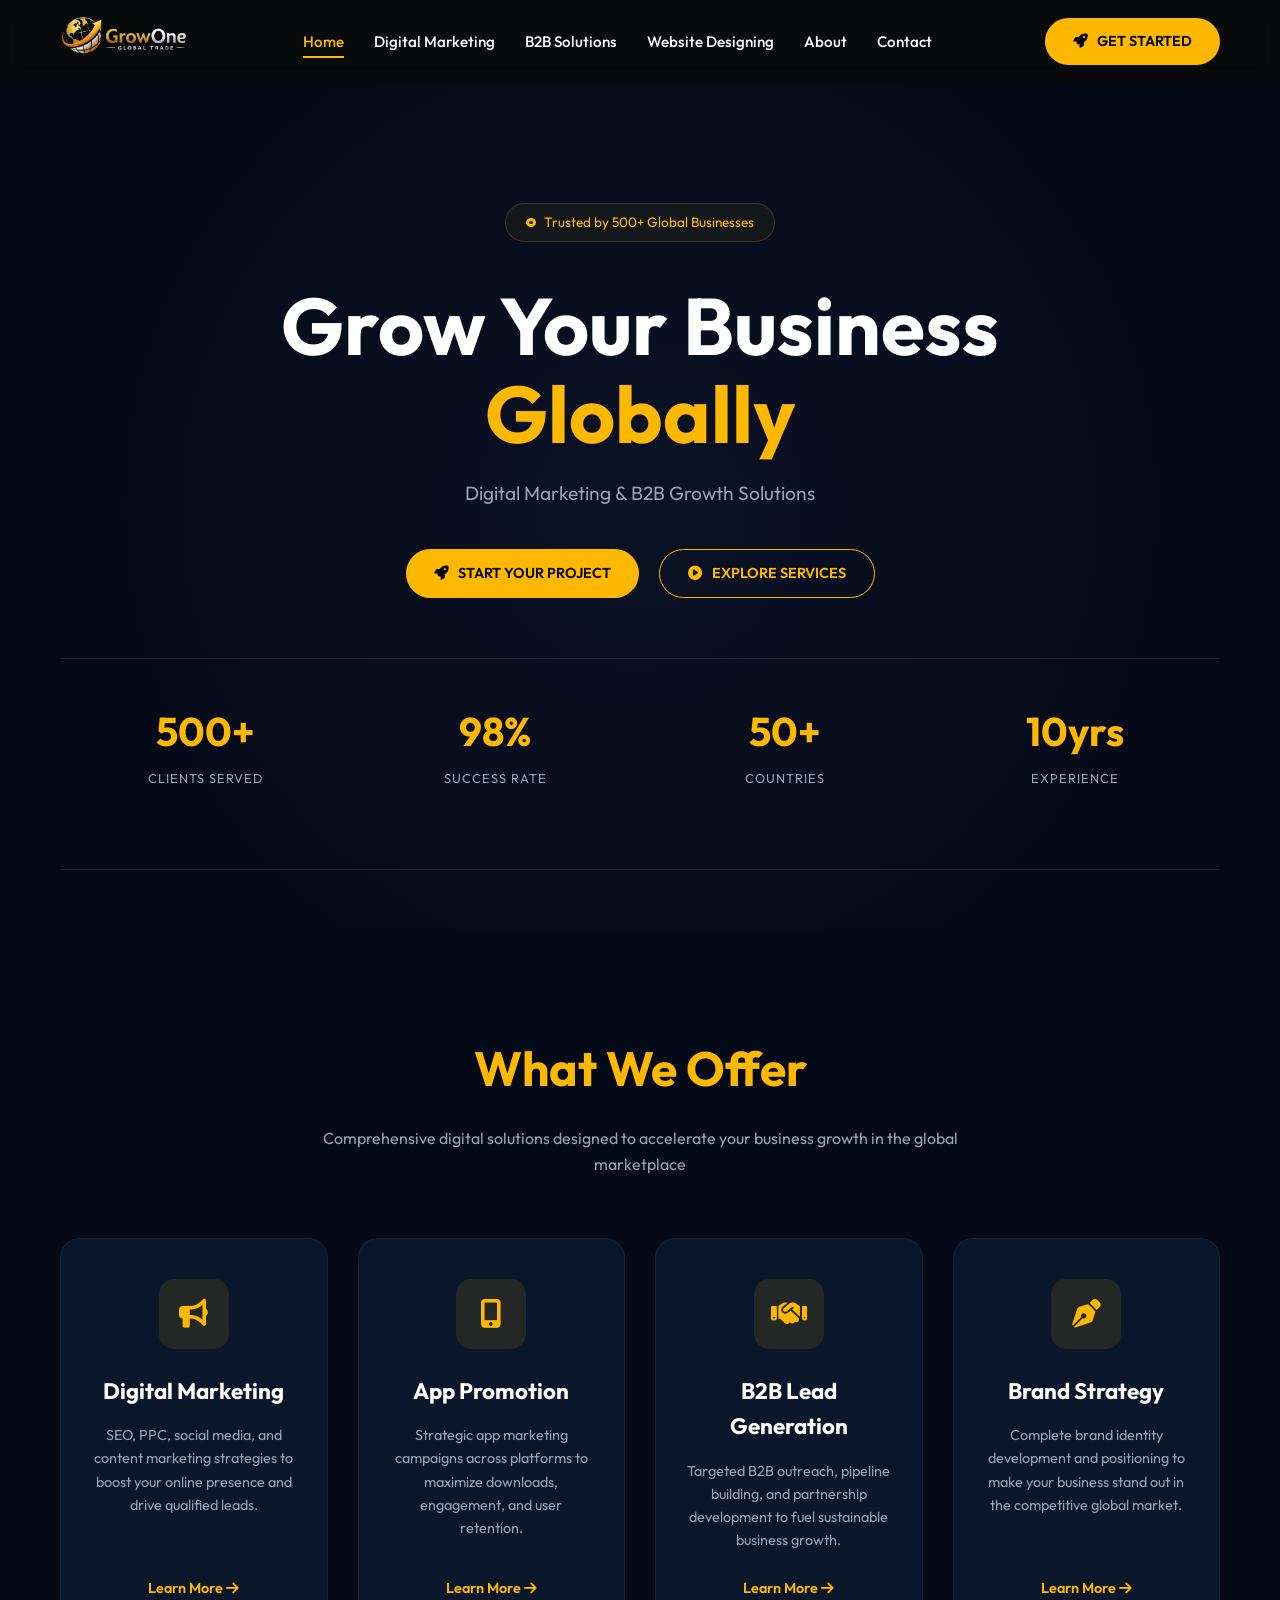
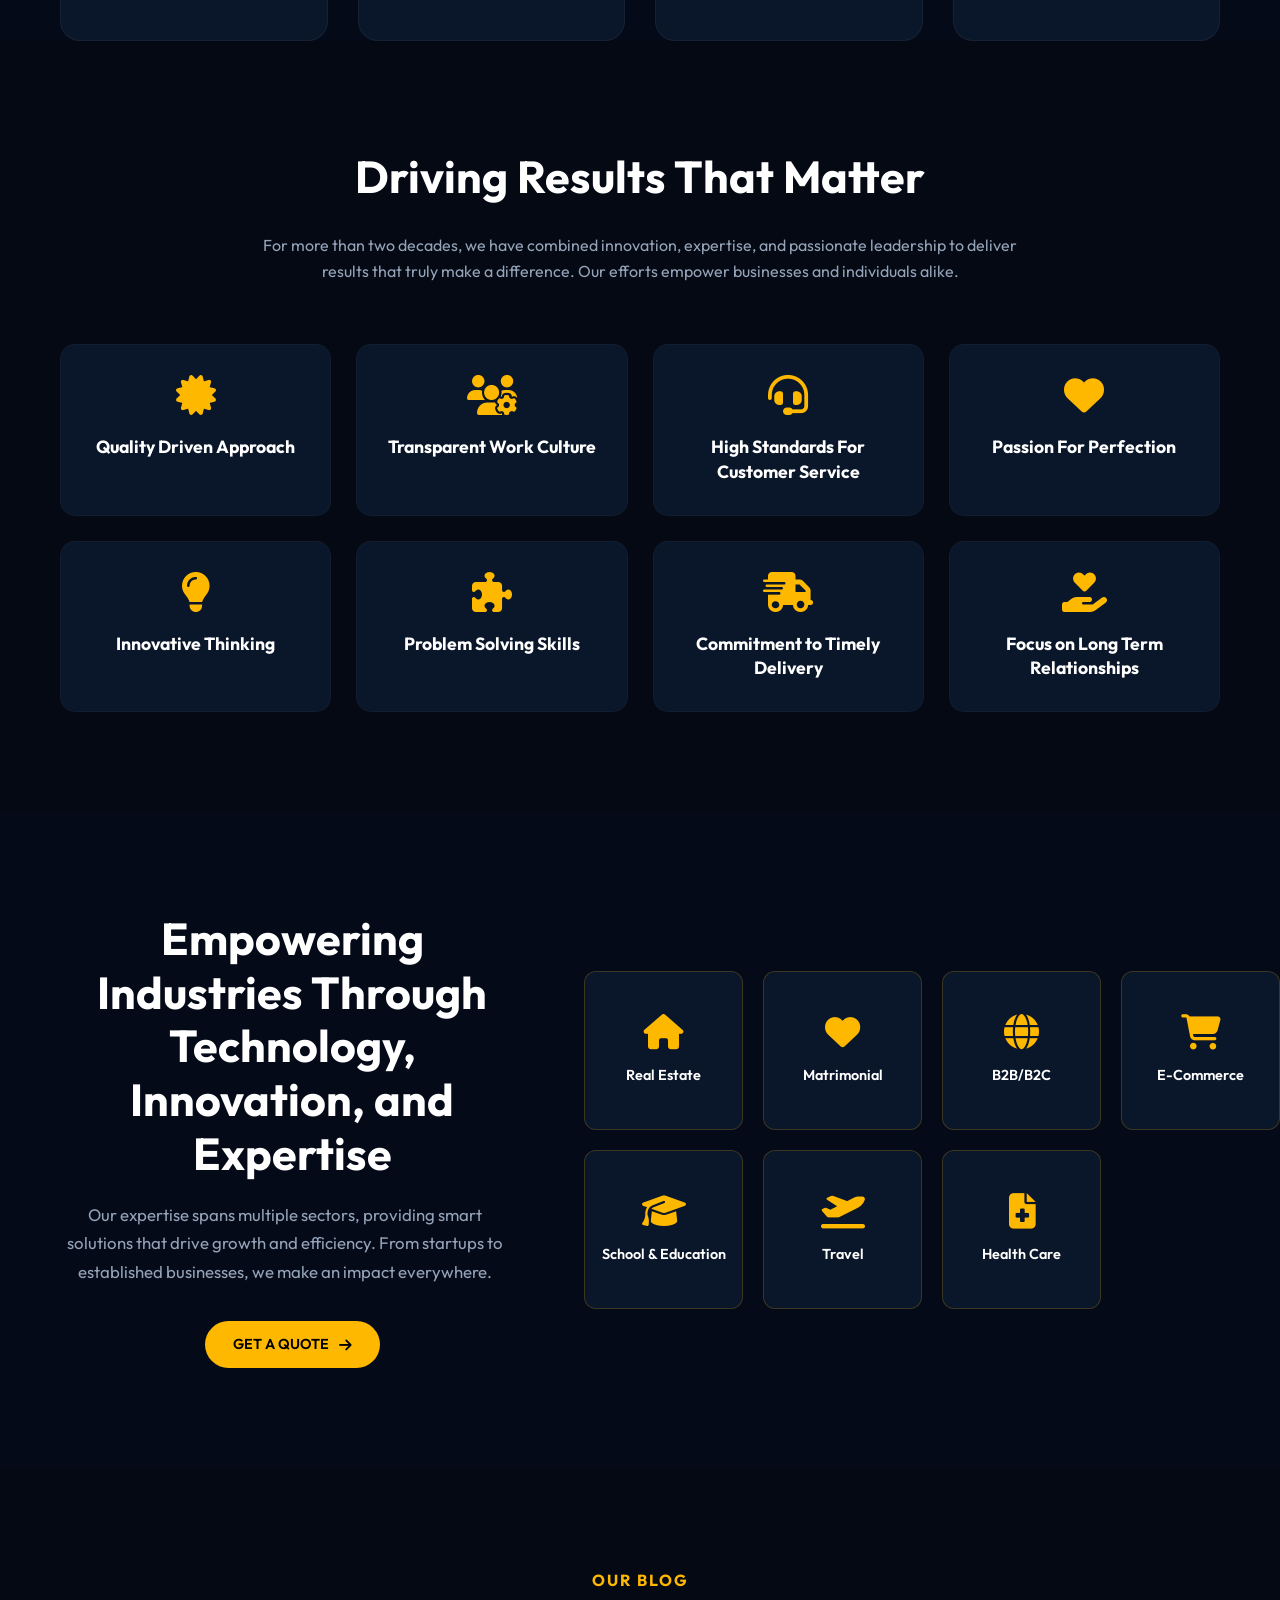
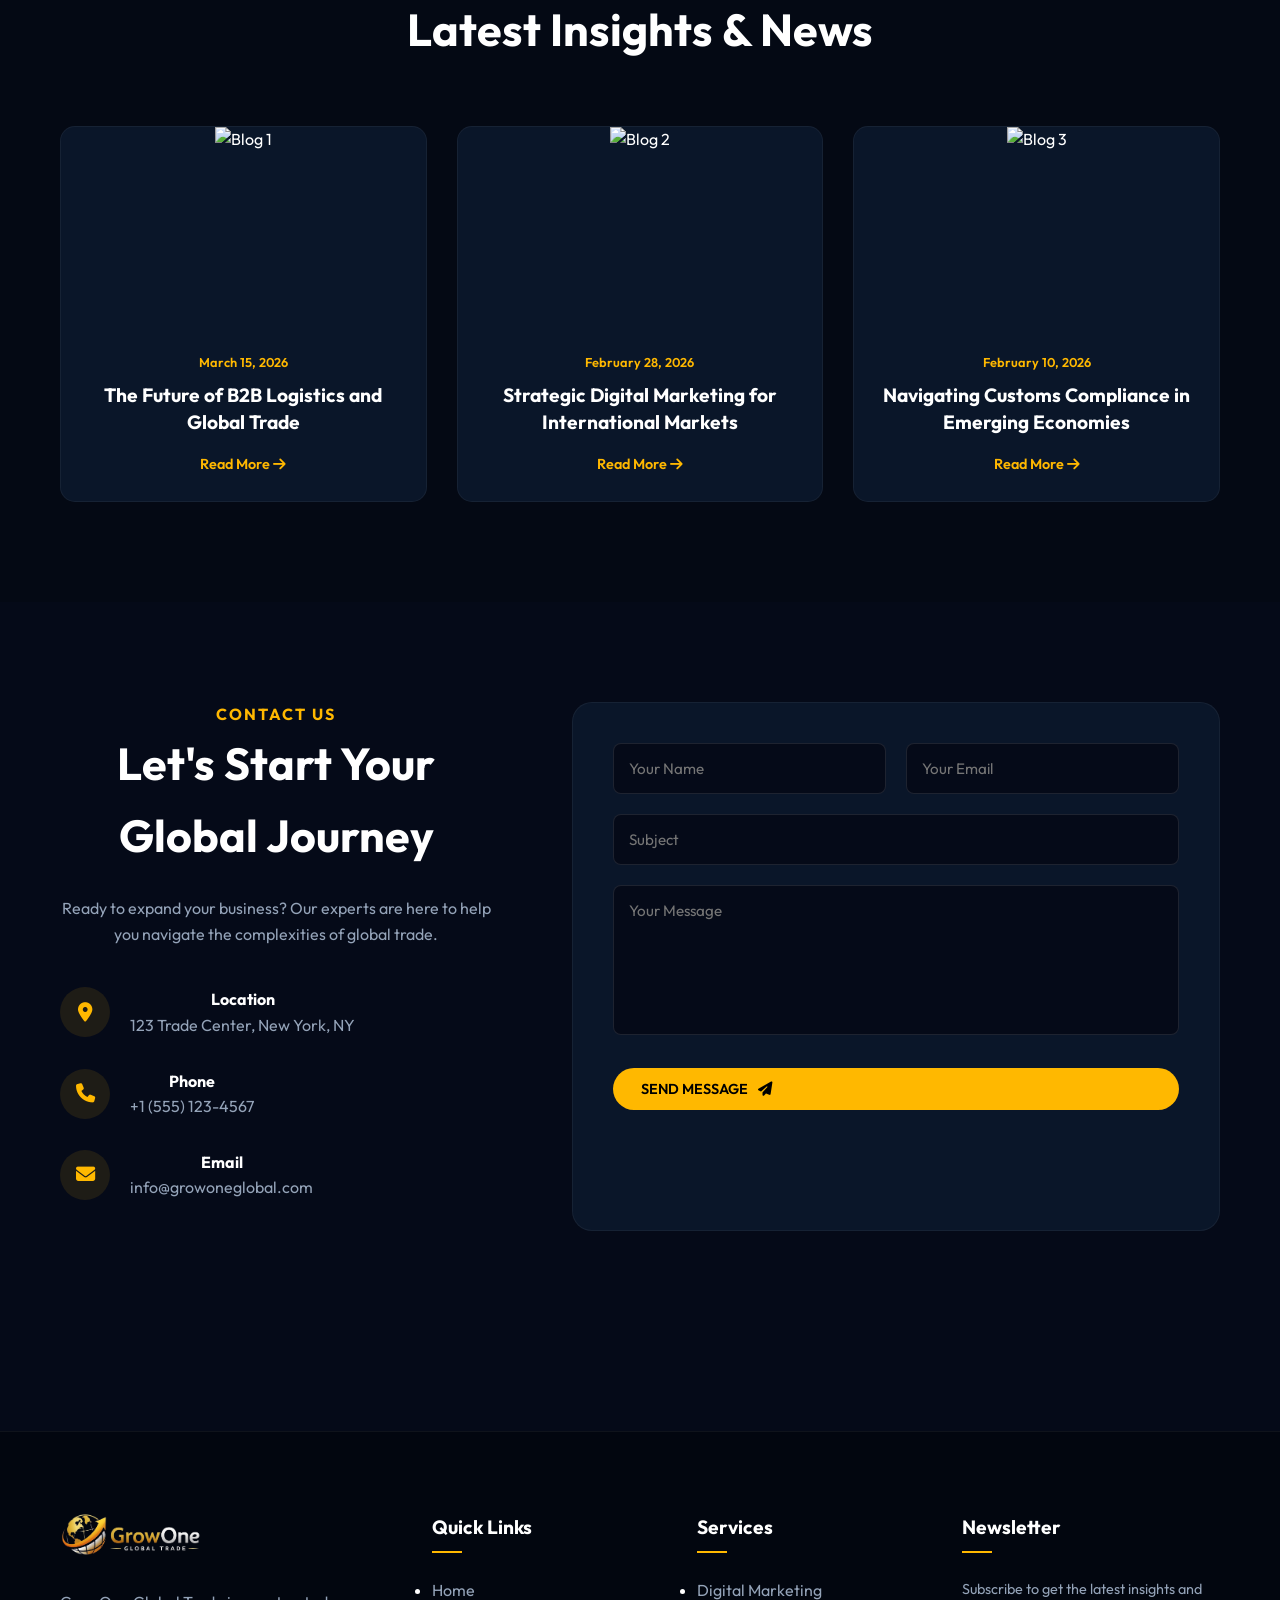
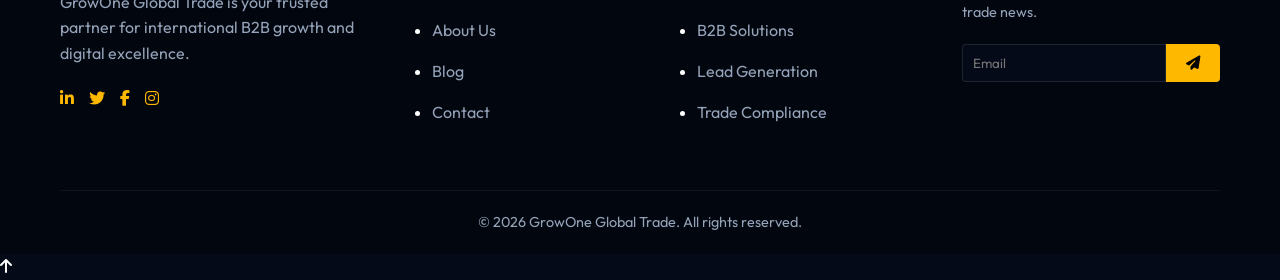
==== index.html @ b23d9a53 "Initial Commit" ====
<!DOCTYPE html>
<html lang="en">
<head>
    <meta charset="UTF-8">
    <meta name="viewport" content="width=device-width, initial-scale=1.0">
    <title>GrowYourBusiness Globally | GrowOne Global Trade</title>
    <link rel="stylesheet" href="style.css">
    <link rel="stylesheet" href="https://cdnjs.cloudflare.com/ajax/libs/font-awesome/6.4.0/css/all.min.css">
</head>
<body>

    <header class="header">
        <div class="container">
            <a href="index.html" class="logo">
                <img src="images/logo.png" alt="GrowOne Logo" style="height: 45px;">
            </a>
            <nav>
                <ul class="nav-links">
                    <li><a href="index.html" class="active">Home</a></li>
                    <li><a href="digital-marketing.html">Digital Marketing</a></li>
                    <li><a href="b2b-solutions.html">B2B Solutions</a></li>
                    <li><a href="website-designing.html">Website Designing</a></li>
                    <li><a href="about.html">About</a></li>
                    <li><a href="contact.html">Contact</a></li>
                </ul>
            </nav>
            <a href="contact.html" class="btn btn-gold">
                <i class="fas fa-rocket"></i> GET STARTED
            </a>
        </div>
    </header>

    <main>
        <section class="hero">
            <div class="container">
                <div class="badge animate">
                    <i class="fas fa-dot-circle" style="font-size: 0.6rem;"></i> Trusted by 500+ Global Businesses
                </div>
                <h1 class="animate">
                    Grow Your Business <br>
                    <span class="gold-span">Globally</span>
                </h1>
                <p class="animate">Digital Marketing & B2B Growth Solutions</p>
                <div class="hero-btns animate">
                    <a href="contact.html" class="btn btn-gold">
                        <i class="fas fa-rocket"></i> START YOUR PROJECT
                    </a>
                    <a href="services.html" class="btn btn-outline">
                        <i class="fas fa-play-circle"></i> EXPLORE SERVICES
                    </a>
                </div>

                <div class="stats animate">
                    <div class="stats-grid">
                        <div class="stat-item">
                            <h2>500+</h2>
                            <p>Clients Served</p>
                        </div>
                        <div class="stat-item">
                            <h2>98%</h2>
                            <p>Success Rate</p>
                        </div>
                        <div class="stat-item">
                            <h2>50+</h2>
                            <p>Countries</p>
                        </div>
                        <div class="stat-item">
                            <h2>10yrs</h2>
                            <p>Experience</p>
                        </div>
                    </div>
                </div>
            </div>
        </section>

        <!-- Offers Section -->
        <section class="offers">
            <div class="container">
                <div class="offers-title animate">
                    <h2>What We Offer</h2>
                    <p>Comprehensive digital solutions designed to accelerate your business growth in the global marketplace</p>
                </div>
                <div class="offers-grid">
                    <!-- Digital Marketing -->
                    <div class="offer-card animate">
                        <div class="icon-box">
                            <i class="fas fa-bullhorn"></i>
                        </div>
                        <h3>Digital Marketing</h3>
                        <p>SEO, PPC, social media, and content marketing strategies to boost your online presence and drive qualified leads.</p>
                        <a href="digital-marketing.html" class="learn-more">Learn More <i class="fas fa-arrow-right"></i></a>
                    </div>

                    <!-- App Promotion -->
                    <div class="offer-card animate">
                        <div class="icon-box">
                            <i class="fas fa-mobile-alt"></i>
                        </div>
                        <h3>App Promotion</h3>
                        <p>Strategic app marketing campaigns across platforms to maximize downloads, engagement, and user retention.</p>
                        <a href="#" class="learn-more">Learn More <i class="fas fa-arrow-right"></i></a>
                    </div>

                    <!-- B2B Lead Generation -->
                    <div class="offer-card animate">
                        <div class="icon-box">
                            <i class="fas fa-handshake"></i>
                        </div>
                        <h3>B2B Lead Generation</h3>
                        <p>Targeted B2B outreach, pipeline building, and partnership development to fuel sustainable business growth.</p>
                        <a href="b2b-solutions.html" class="learn-more">Learn More <i class="fas fa-arrow-right"></i></a>
                    </div>

                    <!-- Brand Strategy -->
                    <div class="offer-card animate">
                        <div class="icon-box">
                            <i class="fas fa-pen-nib"></i>
                        </div>
                        <h3>Brand Strategy</h3>
                        <p>Complete brand identity development and positioning to make your business stand out in the competitive global market.</p>
                        <a href="#" class="learn-more">Learn More <i class="fas fa-arrow-right"></i></a>
                    </div>
                </div>
            </div>
        <!-- Results Section -->
        <section class="results">
            <div class="container">
                <div class="results-title animate">
                    <h2>Driving Results That Matter</h2>
                    <p style="color: var(--text-muted); max-width: 800px; margin: 0 auto;">For more than two decades, we have combined innovation, expertise, and passionate leadership to deliver results that truly make a difference. Our efforts empower businesses and individuals alike.</p>
                </div>
                <div class="results-grid">
                    <!-- Row 1 -->
                    <div class="result-card animate">
                        <i class="fas fa-certificate"></i>
                        <h4>Quality Driven Approach</h4>
                    </div>
                    <div class="result-card animate">
                        <i class="fas fa-users-cog"></i>
                        <h4>Transparent Work Culture</h4>
                    </div>
                    <div class="result-card animate">
                        <i class="fas fa-headset"></i>
                        <h4>High Standards For Customer Service</h4>
                    </div>
                    <div class="result-card animate">
                        <i class="fas fa-heart"></i>
                        <h4>Passion For Perfection</h4>
                    </div>
                    <!-- Row 2 -->
                    <div class="result-card animate">
                        <i class="fas fa-lightbulb"></i>
                        <h4>Innovative Thinking</h4>
                    </div>
                    <div class="result-card animate">
                        <i class="fas fa-puzzle-piece"></i>
                        <h4>Problem Solving Skills</h4>
                    </div>
                    <div class="result-card animate">
                        <i class="fas fa-shipping-fast"></i>
                        <h4>Commitment to Timely Delivery</h4>
                    </div>
                    <div class="result-card animate">
                        <i class="fas fa-hand-holding-heart"></i>
                        <h4>Focus on Long Term Relationships</h4>
                    </div>
                </div>
            </div>
        </section>

        <!-- Industries Section -->
        <section class="industries">
            <div class="container">
                <div class="industry-text animate">
                    <h2>Empowering Industries Through Technology, Innovation, and Expertise</h2>
                    <p>Our expertise spans multiple sectors, providing smart solutions that drive growth and efficiency. From startups to established businesses, we make an impact everywhere.</p>
                    <a href="contact.html" class="btn btn-gold">Get a Quote <i class="fas fa-arrow-right"></i></a>
                </div>
                <div class="industry-grid animate">
                    <div class="industry-card">
                        <i class="fas fa-home"></i>
                        <h4>Real Estate</h4>
                    </div>
                    <div class="industry-card">
                        <i class="fas fa-heart"></i>
                        <h4>Matrimonial</h4>
                    </div>
                    <div class="industry-card">
                        <i class="fas fa-globe"></i>
                        <h4>B2B/B2C</h4>
                    </div>
                    <div class="industry-card">
                        <i class="fas fa-shopping-cart"></i>
                        <h4>E-Commerce</h4>
                    </div>
                    <div class="industry-card">
                        <i class="fas fa-graduation-cap"></i>
                        <h4>School & Education</h4>
                    </div>
                    <div class="industry-card">
                        <i class="fas fa-plane-departure"></i>
                        <h4>Travel</h4>
                    </div>
                    <div class="industry-card">
                        <i class="fas fa-file-medical"></i>
                        <h4>Health Care</h4>
                    </div>
                </div>
            </div>
        </section>

        <!-- Blog Section -->
        <section class="blog">
            <div class="container">
                <div class="results-title animate">
                    <h4 class="gold-span" style="text-transform: uppercase; letter-spacing: 2px;">Our Blog</h4>
                    <h2>Latest Insights & News</h2>
                </div>
                <div class="blog-grid">
                    <div class="blog-card animate">
                        <div class="blog-img">
                            <img src="https://images.unsplash.com/photo-1526628953301-3e589a6a8b74?auto=format&fit=crop&q=80&w=800" alt="Blog 1">
                        </div>
                        <div class="blog-info">
                            <span class="blog-date">March 15, 2026</span>
                            <h3>The Future of B2B Logistics and Global Trade</h3>
                            <a href="blog.html" class="learn-more">Read More <i class="fas fa-arrow-right"></i></a>
                        </div>
                    </div>
                    <div class="blog-card animate">
                        <div class="blog-img">
                            <img src="https://images.unsplash.com/photo-1553413077-190dd305871c?auto=format&fit=crop&q=80&w=800" alt="Blog 2">
                        </div>
                        <div class="blog-info">
                            <span class="blog-date">February 28, 2026</span>
                            <h3>Strategic Digital Marketing for International Markets</h3>
                            <a href="blog.html" class="learn-more">Read More <i class="fas fa-arrow-right"></i></a>
                        </div>
                    </div>
                    <div class="blog-card animate">
                        <div class="blog-img">
                            <img src="https://images.unsplash.com/photo-1521791136064-7986c2959d43?auto=format&fit=crop&q=80&w=800" alt="Blog 3">
                        </div>
                        <div class="blog-info">
                            <span class="blog-date">February 10, 2026</span>
                            <h3>Navigating Customs Compliance in Emerging Economies</h3>
                            <a href="blog.html" class="learn-more">Read More <i class="fas fa-arrow-right"></i></a>
                        </div>
                    </div>
                </div>
            </div>
        </section>

        <!-- Contact Section -->
        <section class="contact" id="contact">
            <div class="container">
                <div class="contact-grid">
                    <div class="contact-info animate">
                        <h4 class="gold-span" style="text-transform: uppercase; letter-spacing: 2px;">Contact Us</h4>
                        <h2>Let's Start Your <br> Global Journey</h2>
                        <p style="color: var(--text-muted); margin-bottom: 40px;">Ready to expand your business? Our experts are here to help you navigate the complexities of global trade.</p>
                        
                        <div class="info-item">
                            <div class="info-icon"><i class="fas fa-map-marker-alt"></i></div>
                            <div>
                                <h4>Location</h4>
                                <p style="color: var(--text-muted);">123 Trade Center, New York, NY</p>
                            </div>
                        </div>
                        <div class="info-item">
                            <div class="info-icon"><i class="fas fa-phone"></i></div>
                            <div>
                                <h4>Phone</h4>
                                <p style="color: var(--text-muted);">+1 (555) 123-4567</p>
                            </div>
                        </div>
                        <div class="info-item">
                            <div class="info-icon"><i class="fas fa-envelope"></i></div>
                            <div>
                                <h4>Email</h4>
                                <p style="color: var(--text-muted);">info@growoneglobal.com</p>
                            </div>
                        </div>
                    </div>

                    <div class="contact-form animate">
                        <form id="homeContactForm">
                            <div class="form-group">
                                <input type="text" class="form-input" placeholder="Your Name" required>
                                <input type="email" class="form-input" placeholder="Your Email" required>
                            </div>
                            <input type="text" class="form-input" style="margin-bottom: 20px;" placeholder="Subject">
                            <textarea class="form-textarea" placeholder="Your Message" required></textarea>
                            <button type="submit" class="btn btn-gold" style="width: 100%;">Send Message <i class="fas fa-paper-plane"></i></button>
                        </form>
                    </div>
                </div>
            </div>
        </section>
    </main>

    <!-- Footer -->
    <footer class="main-footer">
        <div class="container">
            <div class="footer-grid">
                <div class="footer-col">
                    <div class="footer-logo">
                        <img src="images/logo.png" alt="GrowOne Logo">
                    </div>
                    <p style="color: var(--text-muted); margin-bottom: 20px;">GrowOne Global Trade is your trusted partner for international B2B growth and digital excellence.</p>
                    <div class="social-links" style="display: flex; gap: 15px;">
                        <a href="#" style="color: var(--primary-gold);"><i class="fab fa-linkedin-in"></i></a>
                        <a href="#" style="color: var(--primary-gold);"><i class="fab fa-twitter"></i></a>
                        <a href="#" style="color: var(--primary-gold);"><i class="fab fa-facebook-f"></i></a>
                        <a href="#" style="color: var(--primary-gold);"><i class="fab fa-instagram"></i></a>
                    </div>
                </div>
                <div class="footer-col">
                    <h4>Quick Links</h4>
                    <ul>
                        <li><a href="index.html">Home</a></li>
                        <li><a href="about.html">About Us</a></li>
                        <li><a href="blog.html">Blog</a></li>
                        <li><a href="contact.html">Contact</a></li>
                    </ul>
                </div>
                <div class="footer-col">
                    <h4>Services</h4>
                    <ul>
                        <li><a href="digital-marketing.html">Digital Marketing</a></li>
                        <li><a href="b2b-solutions.html">B2B Solutions</a></li>
                        <li><a href="#">Lead Generation</a></li>
                        <li><a href="#">Trade Compliance</a></li>
                    </ul>
                </div>
                <div class="footer-col">
                    <h4>Newsletter</h4>
                    <p style="color: var(--text-muted); font-size: 0.9rem; margin-bottom: 20px;">Subscribe to get the latest insights and trade news.</p>
                    <div style="display: flex;">
                        <input type="email" placeholder="Email" style="padding: 10px; background: #050A18; border: 1px solid rgba(255,255,255,0.1); color: #fff; border-radius: 4px 0 0 4px; width: 100%;">
                        <button class="btn btn-gold" style="padding: 10px 20px; border-radius: 0 4px 4px 0;"><i class="fas fa-paper-plane"></i></button>
                    </div>
                </div>
            </div>
            <div class="footer-bottom">
                <p>&copy; 2026 GrowOne Global Trade. All rights reserved.</p>
            </div>
        </div>
    </footer>

    <div class="scroll-top" onclick="window.scrollTo({top: 0, behavior: 'smooth'})">
        <i class="fas fa-arrow-up"></i>
    </div>

    <script src="script.js"></script>
</body>
</html>
---- style.css ----
@import url('https://fonts.googleapis.com/css2?family=Outfit:wght@300;400;600;700&display=swap');

:root {
    --primary-bg: #050A18;
    --primary-gold: #FFB800;
    --primary-gold-dark: #E6A600;
    --surface: #0B1224;
    --text-white: #FFFFFF;
    --text-muted: #94A3B8;
    --transition: all 0.3s ease;
}

* {
    margin: 0;
    padding: 0;
    box-sizing: border-box;
    font-family: 'Outfit', sans-serif;
}

body {
    background-color: var(--primary-bg);
    color: var(--text-white);
    line-height: 1.6;
    overflow-x: hidden;
}

a {
    text-decoration: none;
    color: inherit;
    transition: var(--transition);
}

.container {
    max-width: 1200px;
    margin: 0 auto;
    padding: 0 20px;
}

/* Header */
.header {
    background: rgba(5, 10, 24, 0.9);
    backdrop-filter: blur(10px);
    position: sticky;
    top: 0;
    z-index: 1000;
    padding: 20px 0;
}

.header .container {
    display: flex;
    justify-content: space-between;
    align-items: center;
}

.nav-links {
    display: flex;
    gap: 30px;
    list-style: none;
}

.nav-links li a {
    font-weight: 500;
    font-size: 0.95rem;
}

.nav-links li a:hover {
    color: var(--primary-gold);
}

.nav-links li a.active {
    color: var(--primary-gold);
    border-bottom: 2px solid var(--primary-gold);
    padding-bottom: 5px;
}

/* Buttons */
.btn {
    display: inline-flex;
    align-items: center;
    gap: 10px;
    padding: 12px 28px;
    border-radius: 50px;
    font-weight: 600;
    cursor: pointer;
    transition: var(--transition);
    border: none;
    font-size: 0.9rem;
    text-transform: uppercase;
}

.btn-gold {
    background: var(--primary-gold);
    color: #000;
}

.btn-gold:hover {
    background: var(--primary-gold-dark);
    transform: translateY(-2px);
}

.btn-outline {
    background: transparent;
    border: 1px solid var(--primary-gold);
    color: var(--primary-gold);
}

.btn-outline:hover {
    background: rgba(255, 184, 0, 0.1);
}

/* Hero Section */
.hero {
    padding: 120px 0 60px;
    text-align: center;
    background: radial-gradient(circle at center, #0B1224 0%, var(--primary-bg) 70%);
}

.badge {
    display: inline-flex;
    align-items: center;
    gap: 8px;
    background: rgba(255, 184, 0, 0.05);
    border: 1px solid rgba(255, 184, 0, 0.2);
    padding: 8px 20px;
    border-radius: 50px;
    color: var(--primary-gold);
    font-size: 0.85rem;
    margin-bottom: 40px;
}

.hero h1 {
    font-size: 5rem;
    font-weight: 700;
    line-height: 1.1;
    margin-bottom: 20px;
}

.gold-span {
    color: var(--primary-gold);
}

.hero p {
    color: var(--text-muted);
    font-size: 1.2rem;
    margin-bottom: 40px;
    max-width: 600px;
    margin-left: auto;
    margin-right: auto;
}

.hero-btns {
    display: flex;
    justify-content: center;
    gap: 20px;
}

/* Stats Section */
.stats {
    padding: 40px 0;
    border-top: 1px solid rgba(255, 255, 255, 0.1);
    border-bottom: 1px solid rgba(255, 255, 255, 0.1);
    margin-top: 60px;
}

.stats-grid {
    display: grid;
    grid-template-columns: repeat(4, 1fr);
    text-align: center;
}

.stat-item h2 {
    font-size: 2.5rem;
    color: var(--primary-gold);
    margin-bottom: 5px;
}

.stat-item p {
    font-size: 0.8rem;
    color: var(--text-muted);
    text-transform: uppercase;
    letter-spacing: 1px;
}

/* Offers Section */
.offers {
    padding: 100px 0;
    text-align: center;
}

.offers-title h2 {
    font-size: 3rem;
    color: var(--primary-gold);
    margin-bottom: 20px;
}

.offers-title p {
    color: var(--text-muted);
    max-width: 700px;
    margin: 0 auto 60px;
}

.offers-grid {
    display: grid;
    grid-template-columns: repeat(auto-fit, minmax(250px, 1fr));
    gap: 30px;
}

.offer-card {
    background: #0A1629;
    padding: 40px 30px;
    border-radius: 20px;
    transition: var(--transition);
    border: 1px solid rgba(255, 255, 255, 0.05);
    display: flex;
    flex-direction: column;
    align-items: center;
}

.offer-card:hover {
    transform: translateY(-10px);
    border-color: var(--primary-gold);
    box-shadow: 0 20px 40px rgba(0,0,0,0.3);
}

.icon-box {
    width: 70px;
    height: 70px;
    background: rgba(255, 184, 0, 0.1);
    border-radius: 15px;
    display: flex;
    align-items: center;
    justify-content: center;
    margin-bottom: 25px;
    color: var(--primary-gold);
    font-size: 1.8rem;
}

.offer-card h3 {
    margin-bottom: 15px;
    font-size: 1.4rem;
}

.offer-card p {
    color: var(--text-muted);
    font-size: 0.9rem;
    margin-bottom: 25px;
}

.learn-more {
    color: var(--primary-gold);
    font-weight: 600;
    font-size: 0.9rem;
    margin-top: auto;
}

/* Results Section */
.results {
    padding: 100px 0;
    background: #040914; /* Slightly darker than main bg */
}

.results-title {
    text-align: center;
    margin-bottom: 60px;
}

.results-title h2 {
    font-size: 2.8rem;
    margin-bottom: 20px;
}

.results-grid {
    display: grid;
    grid-template-columns: repeat(4, 1fr);
    gap: 25px;
}

.result-card {
    background: #0A1629;
    padding: 30px 20px;
    border-radius: 15px;
    text-align: center;
    transition: var(--transition);
    border: 1px solid rgba(255, 255, 255, 0.03);
}

.result-card:hover {
    transform: scale(1.05);
    background: rgba(255, 184, 0, 0.02);
    border-color: var(--primary-gold);
}

.result-card i {
    font-size: 2.5rem;
    color: var(--primary-gold);
    margin-bottom: 20px;
    display: block;
}

.result-card h4 {
    font-size: 1.1rem;
    line-height: 1.4;
    color: #fff;
}

/* Industries Section */
.industries {
    padding: 100px 0;
}

.industries .container {
    display: grid;
    grid-template-columns: 40% 60%;
    gap: 60px;
    align-items: center;
}

.industry-text h2 {
    font-size: 2.8rem;
    line-height: 1.2;
    margin-bottom: 20px;
    font-weight: 700;
}

.industry-text p {
    color: var(--text-muted);
    margin-bottom: 35px;
    font-size: 1.05rem;
    line-height: 1.7;
    max-width: 450px;
}

.industry-grid {
    display: grid;
    grid-template-columns: repeat(4, 1fr);
    gap: 20px;
}

.industry-card {
    background: #0A1629;
    aspect-ratio: 1/1;
    display: flex;
    flex-direction: column;
    align-items: center;
    justify-content: center;
    border-radius: 12px;
    border: 1px solid rgba(255, 184, 0, 0.2);
    transition: var(--transition);
    text-align: center;
    padding: 15px;
}

.industry-card:hover {
    background: var(--primary-gold);
    border-color: var(--primary-gold);
    transform: translateY(-5px);
}

.industry-card:hover i, .industry-card:hover h4 {
    color: #000;
}

.industry-card i {
    font-size: 2.2rem;
    color: var(--primary-gold);
    margin-bottom: 15px;
}

.industry-card h4 {
    font-size: 0.9rem;
    font-weight: 600;
    color: #fff;
}

/* Blog Section */
.blog {
    padding: 100px 0;
    background: #040914;
}

.blog-grid {
    display: grid;
    grid-template-columns: repeat(3, 1fr);
    gap: 30px;
    margin-top: 50px;
}

.blog-card {
    background: #0A1629;
    border-radius: 15px;
    overflow: hidden;
    transition: var(--transition);
    border: 1px solid rgba(255, 255, 255, 0.05);
}

.blog-card:hover {
    transform: translateY(-10px);
    border-color: var(--primary-gold);
}

.blog-img {
    height: 200px;
    overflow: hidden;
}

.blog-img img {
    width: 100%;
    height: 100%;
    object-fit: cover;
    transition: var(--transition);
}

.blog-card:hover .blog-img img {
    transform: scale(1.1);
}

.blog-info {
    padding: 25px;
}

.blog-date {
    color: var(--primary-gold);
    font-size: 0.8rem;
    font-weight: 600;
    margin-bottom: 10px;
    display: block;
}

.blog-info h3 {
    font-size: 1.2rem;
    margin-bottom: 15px;
    line-height: 1.4;
}

/* Contact Section */
.contact {
    padding: 100px 0;
}

.contact-grid {
    display: grid;
    grid-template-columns: 1fr 1.5fr;
    gap: 80px;
}

.contact-info h2 {
    font-size: 2.8rem;
    margin-bottom: 25px;
}

.info-item {
    display: flex;
    gap: 20px;
    margin-bottom: 30px;
}

.info-icon {
    width: 50px;
    height: 50px;
    background: rgba(255, 184, 0, 0.1);
    border-radius: 50%;
    display: flex;
    align-items: center;
    justify-content: center;
    color: var(--primary-gold);
    font-size: 1.2rem;
}

.contact-form {
    background: #0A1629;
    padding: 40px;
    border-radius: 20px;
    border: 1px solid rgba(255, 255, 255, 0.05);
}

.form-group {
    display: grid;
    grid-template-columns: 1fr 1fr;
    gap: 20px;
    margin-bottom: 20px;
}

.form-input, .form-textarea {
    width: 100%;
    padding: 15px;
    background: #050A18;
    border: 1px solid rgba(255, 255, 255, 0.1);
    border-radius: 8px;
    color: #fff;
    font-size: 0.95rem;
    outline: none;
    transition: var(--transition);
}

.form-input:focus, .form-textarea:focus {
    border-color: var(--primary-gold);
}

.form-textarea {
    height: 150px;
    resize: none;
    margin-bottom: 25px;
}

/* Footer */
.main-footer {
    padding: 80px 0 20px;
    background: #02060F;
    border-top: 1px solid rgba(255, 255, 255, 0.05);
}

.footer-grid {
    display: grid;
    grid-template-columns: 1.5fr 1fr 1fr 1.2fr;
    gap: 50px;
    margin-bottom: 50px;
}

.footer-logo img {
    height: 50px;
    margin-bottom: 20px;
}

.footer-col h4 {
    color: #fff;
    margin-bottom: 25px;
    font-size: 1.2rem;
    position: relative;
    padding-bottom: 10px;
}

.footer-col h4::after {
    content: '';
    position: absolute;
    left: 0;
    bottom: 0;
    width: 30px;
    height: 2px;
    background: var(--primary-gold);
}

.footer-col ul li {
    margin-bottom: 15px;
}

.footer-col ul li a {
    color: var(--text-muted);
}

.footer-col ul li a:hover {
    color: var(--primary-gold);
    padding-left: 5px;
}

.footer-bottom {
    text-align: center;
    padding-top: 20px;
    border-top: 1px solid rgba(255, 255, 255, 0.05);
    color: var(--text-muted);
    font-size: 0.9rem;
}

/* Animations */
@keyframes fadeInUp {
    from { opacity: 0; transform: translateY(30px); }
    to { opacity: 1; transform: translateY(0); }
}

.animate {
    animation: fadeInUp 0.8s ease forwards;
}
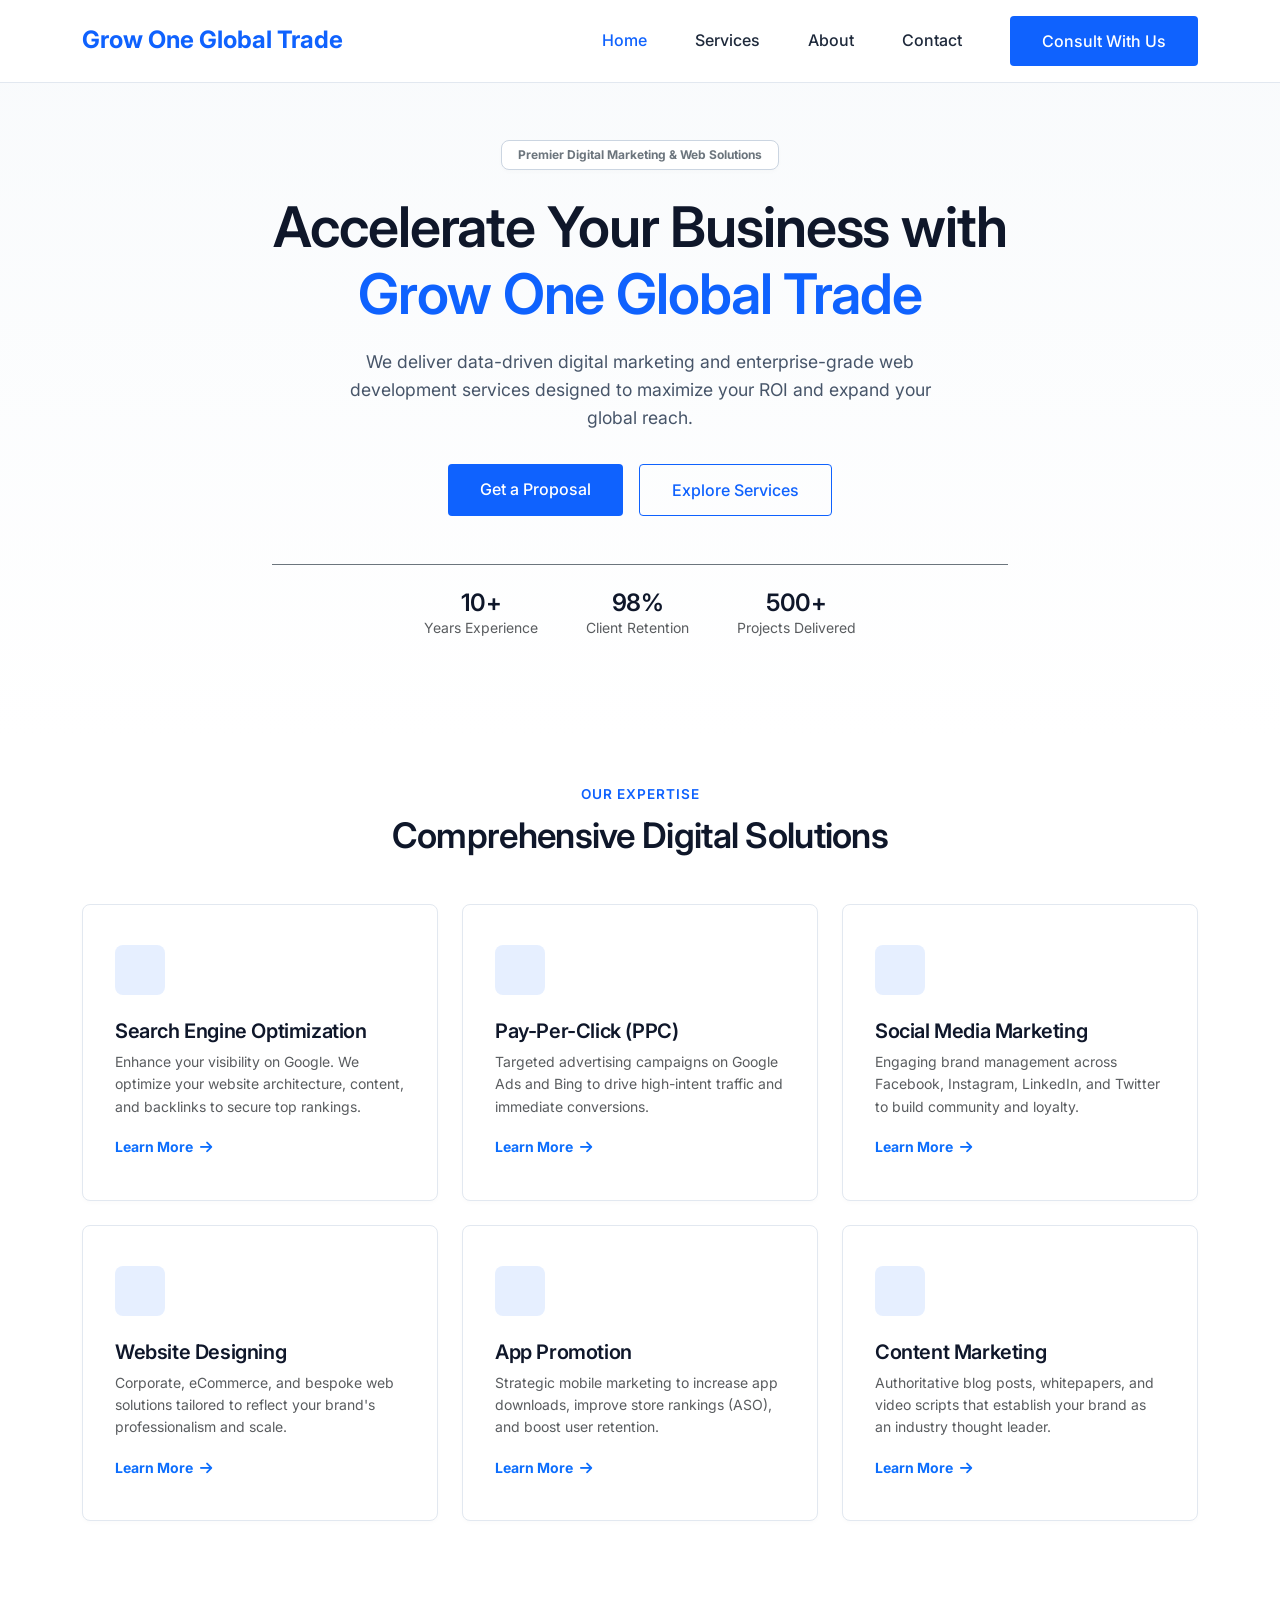
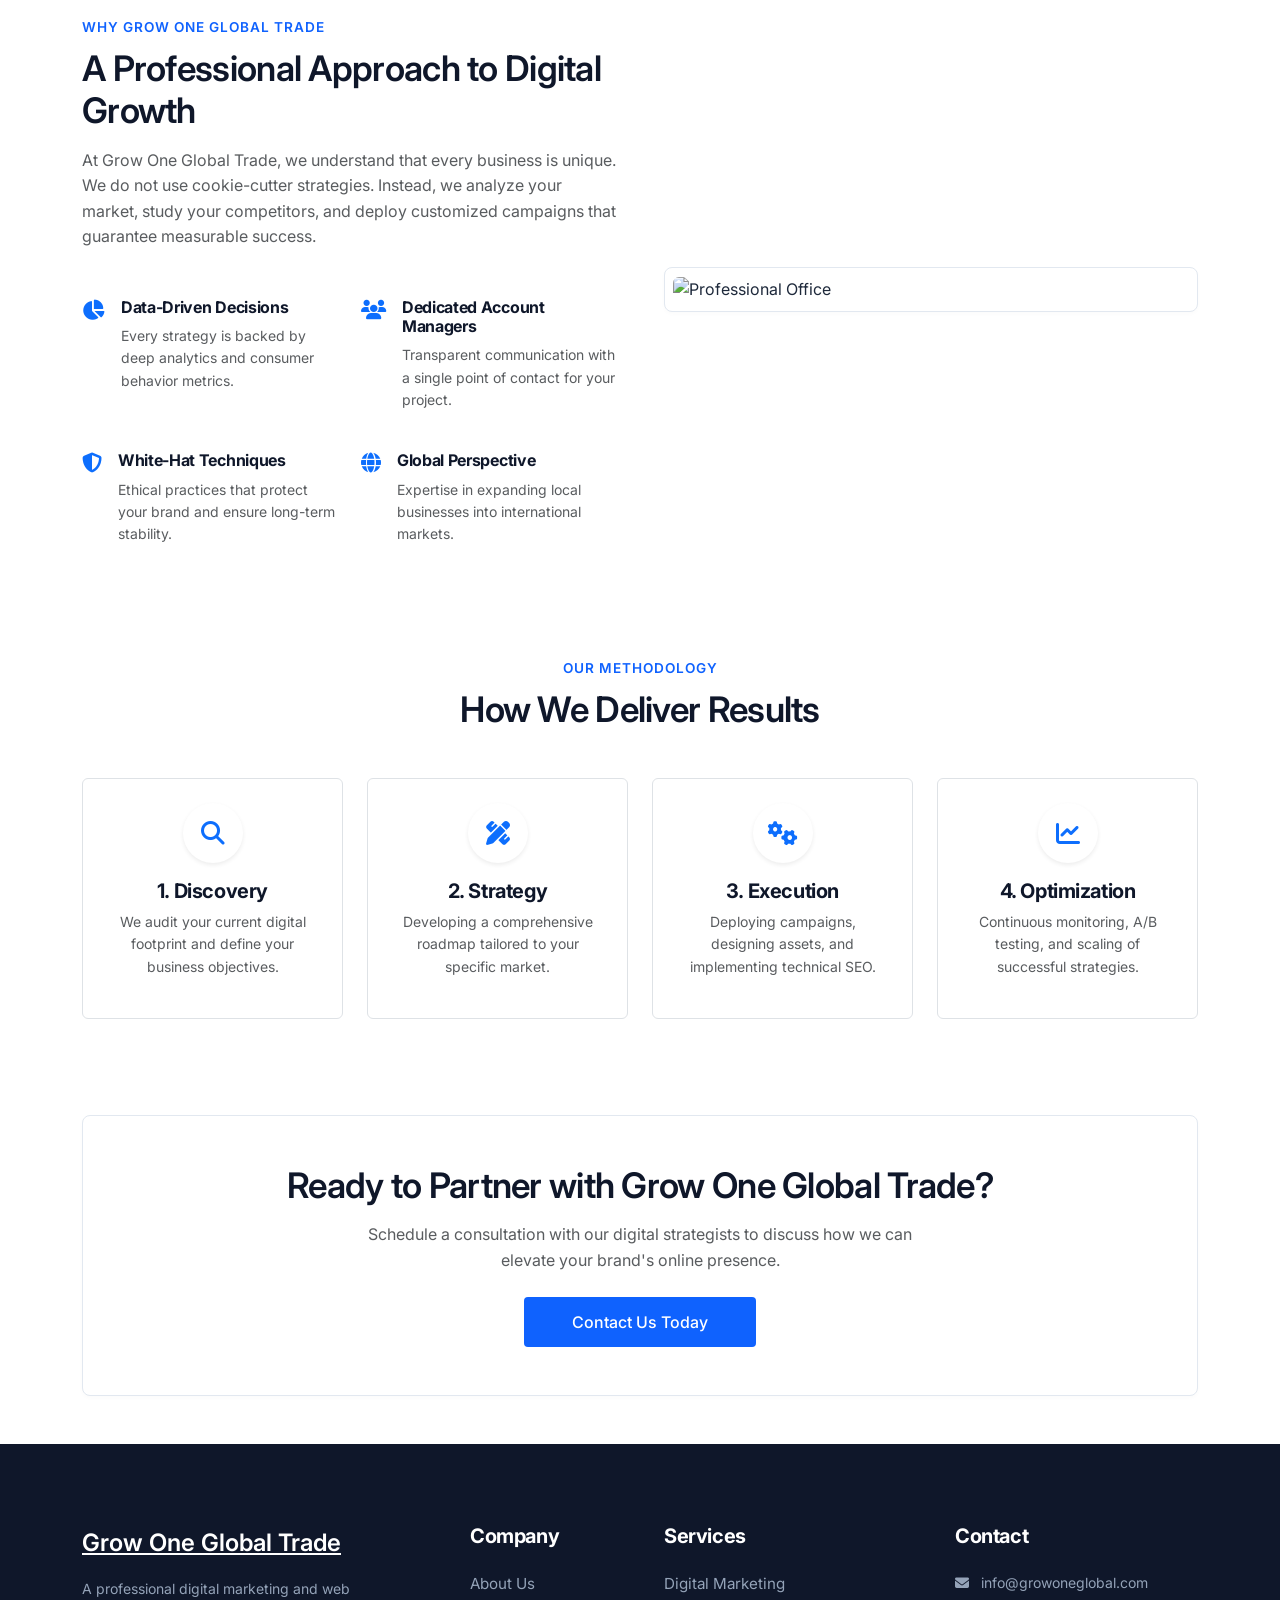
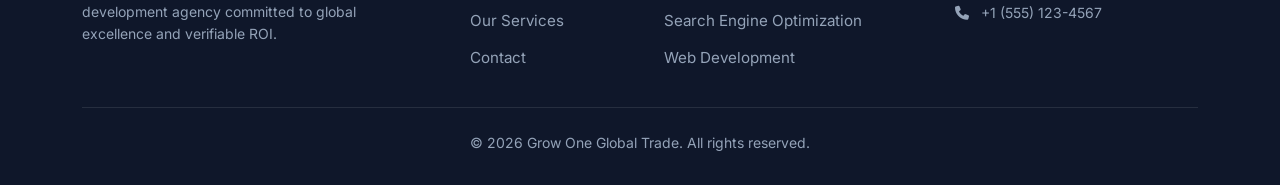
==== commit 542dd3a4: "worked" ====
--- a/index.html
+++ b/index.html
@@ -3,355 +3,291 @@
 <head>
     <meta charset="UTF-8">
     <meta name="viewport" content="width=device-width, initial-scale=1.0">
-    <title>GrowYourBusiness Globally | GrowOne Global Trade</title>
+    <title>Grow One Global Trade | Professional Digital Marketing Agency</title>
+    <meta name="description" content="Grow One Global Trade offers comprehensive digital marketing and web development services to elevate your brand globally.">
+    
+    <link href="https://cdn.jsdelivr.net/npm/bootstrap@5.3.2/dist/css/bootstrap.min.css" rel="stylesheet">
+    <link rel="stylesheet" href="https://cdnjs.cloudflare.com/ajax/libs/font-awesome/6.4.2/css/all.min.css">
     <link rel="stylesheet" href="style.css">
-    <link rel="stylesheet" href="https://cdnjs.cloudflare.com/ajax/libs/font-awesome/6.4.0/css/all.min.css">
+    <script src="https://unpkg.com/lucide@latest"></script>
 </head>
 <body>
 
-    <header class="header">
-        <div class="container">
-            <a href="index.html" class="logo">
-                <img src="images/logo.png" alt="GrowOne Logo" style="height: 45px;">
+    <!-- Navbar -->
+    <nav class="navbar navbar-expand-lg fixed-top">
+        <div class="container">
+            <a class="navbar-brand d-flex align-items-center" href="index.html">
+                <span class="gradient-text h4 mb-0 fw-bold">Grow One Global Trade</span>
             </a>
-            <nav>
-                <ul class="nav-links">
-                    <li><a href="index.html" class="active">Home</a></li>
-                    <li><a href="digital-marketing.html">Digital Marketing</a></li>
-                    <li><a href="b2b-solutions.html">B2B Solutions</a></li>
-                    <li><a href="website-designing.html">Website Designing</a></li>
-                    <li><a href="about.html">About</a></li>
-                    <li><a href="contact.html">Contact</a></li>
+            <button class="navbar-toggler border-0" type="button" data-bs-toggle="collapse" data-bs-target="#navbarNav">
+                <span class="navbar-toggler-icon"></span>
+            </button>
+            <div class="collapse navbar-collapse" id="navbarNav">
+                <ul class="navbar-nav ms-auto">
+                    <li class="nav-item"><a class="nav-link active" href="index.html">Home</a></li>
+                    <li class="nav-item"><a class="nav-link" href="services.html">Services</a></li>
+                    <li class="nav-item"><a class="nav-link" href="about.html">About</a></li>
+                    <li class="nav-item"><a class="nav-link" href="contact.html">Contact</a></li>
                 </ul>
-            </nav>
-            <a href="contact.html" class="btn btn-gold">
-                <i class="fas fa-rocket"></i> GET STARTED
-            </a>
-        </div>
-    </header>
-
-    <main>
-        <section class="hero">
-            <div class="container">
-                <div class="badge animate">
-                    <i class="fas fa-dot-circle" style="font-size: 0.6rem;"></i> Trusted by 500+ Global Businesses
-                </div>
-                <h1 class="animate">
-                    Grow Your Business <br>
-                    <span class="gold-span">Globally</span>
-                </h1>
-                <p class="animate">Digital Marketing & B2B Growth Solutions</p>
-                <div class="hero-btns animate">
-                    <a href="contact.html" class="btn btn-gold">
-                        <i class="fas fa-rocket"></i> START YOUR PROJECT
-                    </a>
-                    <a href="services.html" class="btn btn-outline">
-                        <i class="fas fa-play-circle"></i> EXPLORE SERVICES
-                    </a>
-                </div>
-
-                <div class="stats animate">
-                    <div class="stats-grid">
-                        <div class="stat-item">
-                            <h2>500+</h2>
-                            <p>Clients Served</p>
-                        </div>
-                        <div class="stat-item">
-                            <h2>98%</h2>
-                            <p>Success Rate</p>
-                        </div>
-                        <div class="stat-item">
-                            <h2>50+</h2>
-                            <p>Countries</p>
-                        </div>
-                        <div class="stat-item">
-                            <h2>10yrs</h2>
-                            <p>Experience</p>
-                        </div>
-                    </div>
-                </div>
-            </div>
-        </section>
-
-        <!-- Offers Section -->
-        <section class="offers">
-            <div class="container">
-                <div class="offers-title animate">
-                    <h2>What We Offer</h2>
-                    <p>Comprehensive digital solutions designed to accelerate your business growth in the global marketplace</p>
-                </div>
-                <div class="offers-grid">
-                    <!-- Digital Marketing -->
-                    <div class="offer-card animate">
-                        <div class="icon-box">
-                            <i class="fas fa-bullhorn"></i>
-                        </div>
-                        <h3>Digital Marketing</h3>
-                        <p>SEO, PPC, social media, and content marketing strategies to boost your online presence and drive qualified leads.</p>
-                        <a href="digital-marketing.html" class="learn-more">Learn More <i class="fas fa-arrow-right"></i></a>
-                    </div>
-
-                    <!-- App Promotion -->
-                    <div class="offer-card animate">
-                        <div class="icon-box">
-                            <i class="fas fa-mobile-alt"></i>
-                        </div>
-                        <h3>App Promotion</h3>
-                        <p>Strategic app marketing campaigns across platforms to maximize downloads, engagement, and user retention.</p>
-                        <a href="#" class="learn-more">Learn More <i class="fas fa-arrow-right"></i></a>
-                    </div>
-
-                    <!-- B2B Lead Generation -->
-                    <div class="offer-card animate">
-                        <div class="icon-box">
-                            <i class="fas fa-handshake"></i>
-                        </div>
-                        <h3>B2B Lead Generation</h3>
-                        <p>Targeted B2B outreach, pipeline building, and partnership development to fuel sustainable business growth.</p>
-                        <a href="b2b-solutions.html" class="learn-more">Learn More <i class="fas fa-arrow-right"></i></a>
-                    </div>
-
-                    <!-- Brand Strategy -->
-                    <div class="offer-card animate">
-                        <div class="icon-box">
-                            <i class="fas fa-pen-nib"></i>
-                        </div>
-                        <h3>Brand Strategy</h3>
-                        <p>Complete brand identity development and positioning to make your business stand out in the competitive global market.</p>
-                        <a href="#" class="learn-more">Learn More <i class="fas fa-arrow-right"></i></a>
-                    </div>
-                </div>
-            </div>
-        <!-- Results Section -->
-        <section class="results">
-            <div class="container">
-                <div class="results-title animate">
-                    <h2>Driving Results That Matter</h2>
-                    <p style="color: var(--text-muted); max-width: 800px; margin: 0 auto;">For more than two decades, we have combined innovation, expertise, and passionate leadership to deliver results that truly make a difference. Our efforts empower businesses and individuals alike.</p>
-                </div>
-                <div class="results-grid">
-                    <!-- Row 1 -->
-                    <div class="result-card animate">
-                        <i class="fas fa-certificate"></i>
-                        <h4>Quality Driven Approach</h4>
-                    </div>
-                    <div class="result-card animate">
-                        <i class="fas fa-users-cog"></i>
-                        <h4>Transparent Work Culture</h4>
-                    </div>
-                    <div class="result-card animate">
-                        <i class="fas fa-headset"></i>
-                        <h4>High Standards For Customer Service</h4>
-                    </div>
-                    <div class="result-card animate">
-                        <i class="fas fa-heart"></i>
-                        <h4>Passion For Perfection</h4>
-                    </div>
-                    <!-- Row 2 -->
-                    <div class="result-card animate">
-                        <i class="fas fa-lightbulb"></i>
-                        <h4>Innovative Thinking</h4>
-                    </div>
-                    <div class="result-card animate">
-                        <i class="fas fa-puzzle-piece"></i>
-                        <h4>Problem Solving Skills</h4>
-                    </div>
-                    <div class="result-card animate">
-                        <i class="fas fa-shipping-fast"></i>
-                        <h4>Commitment to Timely Delivery</h4>
-                    </div>
-                    <div class="result-card animate">
-                        <i class="fas fa-hand-holding-heart"></i>
-                        <h4>Focus on Long Term Relationships</h4>
-                    </div>
-                </div>
-            </div>
-        </section>
-
-        <!-- Industries Section -->
-        <section class="industries">
-            <div class="container">
-                <div class="industry-text animate">
-                    <h2>Empowering Industries Through Technology, Innovation, and Expertise</h2>
-                    <p>Our expertise spans multiple sectors, providing smart solutions that drive growth and efficiency. From startups to established businesses, we make an impact everywhere.</p>
-                    <a href="contact.html" class="btn btn-gold">Get a Quote <i class="fas fa-arrow-right"></i></a>
-                </div>
-                <div class="industry-grid animate">
-                    <div class="industry-card">
-                        <i class="fas fa-home"></i>
-                        <h4>Real Estate</h4>
-                    </div>
-                    <div class="industry-card">
-                        <i class="fas fa-heart"></i>
-                        <h4>Matrimonial</h4>
-                    </div>
-                    <div class="industry-card">
-                        <i class="fas fa-globe"></i>
-                        <h4>B2B/B2C</h4>
-                    </div>
-                    <div class="industry-card">
-                        <i class="fas fa-shopping-cart"></i>
-                        <h4>E-Commerce</h4>
-                    </div>
-                    <div class="industry-card">
-                        <i class="fas fa-graduation-cap"></i>
-                        <h4>School & Education</h4>
-                    </div>
-                    <div class="industry-card">
-                        <i class="fas fa-plane-departure"></i>
-                        <h4>Travel</h4>
-                    </div>
-                    <div class="industry-card">
-                        <i class="fas fa-file-medical"></i>
-                        <h4>Health Care</h4>
-                    </div>
-                </div>
-            </div>
-        </section>
-
-        <!-- Blog Section -->
-        <section class="blog">
-            <div class="container">
-                <div class="results-title animate">
-                    <h4 class="gold-span" style="text-transform: uppercase; letter-spacing: 2px;">Our Blog</h4>
-                    <h2>Latest Insights & News</h2>
-                </div>
-                <div class="blog-grid">
-                    <div class="blog-card animate">
-                        <div class="blog-img">
-                            <img src="https://images.unsplash.com/photo-1526628953301-3e589a6a8b74?auto=format&fit=crop&q=80&w=800" alt="Blog 1">
-                        </div>
-                        <div class="blog-info">
-                            <span class="blog-date">March 15, 2026</span>
-                            <h3>The Future of B2B Logistics and Global Trade</h3>
-                            <a href="blog.html" class="learn-more">Read More <i class="fas fa-arrow-right"></i></a>
-                        </div>
-                    </div>
-                    <div class="blog-card animate">
-                        <div class="blog-img">
-                            <img src="https://images.unsplash.com/photo-1553413077-190dd305871c?auto=format&fit=crop&q=80&w=800" alt="Blog 2">
-                        </div>
-                        <div class="blog-info">
-                            <span class="blog-date">February 28, 2026</span>
-                            <h3>Strategic Digital Marketing for International Markets</h3>
-                            <a href="blog.html" class="learn-more">Read More <i class="fas fa-arrow-right"></i></a>
-                        </div>
-                    </div>
-                    <div class="blog-card animate">
-                        <div class="blog-img">
-                            <img src="https://images.unsplash.com/photo-1521791136064-7986c2959d43?auto=format&fit=crop&q=80&w=800" alt="Blog 3">
-                        </div>
-                        <div class="blog-info">
-                            <span class="blog-date">February 10, 2026</span>
-                            <h3>Navigating Customs Compliance in Emerging Economies</h3>
-                            <a href="blog.html" class="learn-more">Read More <i class="fas fa-arrow-right"></i></a>
-                        </div>
-                    </div>
-                </div>
-            </div>
-        </section>
-
-        <!-- Contact Section -->
-        <section class="contact" id="contact">
-            <div class="container">
-                <div class="contact-grid">
-                    <div class="contact-info animate">
-                        <h4 class="gold-span" style="text-transform: uppercase; letter-spacing: 2px;">Contact Us</h4>
-                        <h2>Let's Start Your <br> Global Journey</h2>
-                        <p style="color: var(--text-muted); margin-bottom: 40px;">Ready to expand your business? Our experts are here to help you navigate the complexities of global trade.</p>
-                        
-                        <div class="info-item">
-                            <div class="info-icon"><i class="fas fa-map-marker-alt"></i></div>
-                            <div>
-                                <h4>Location</h4>
-                                <p style="color: var(--text-muted);">123 Trade Center, New York, NY</p>
-                            </div>
-                        </div>
-                        <div class="info-item">
-                            <div class="info-icon"><i class="fas fa-phone"></i></div>
-                            <div>
-                                <h4>Phone</h4>
-                                <p style="color: var(--text-muted);">+1 (555) 123-4567</p>
-                            </div>
-                        </div>
-                        <div class="info-item">
-                            <div class="info-icon"><i class="fas fa-envelope"></i></div>
-                            <div>
-                                <h4>Email</h4>
-                                <p style="color: var(--text-muted);">info@growoneglobal.com</p>
-                            </div>
-                        </div>
-                    </div>
-
-                    <div class="contact-form animate">
-                        <form id="homeContactForm">
-                            <div class="form-group">
-                                <input type="text" class="form-input" placeholder="Your Name" required>
-                                <input type="email" class="form-input" placeholder="Your Email" required>
-                            </div>
-                            <input type="text" class="form-input" style="margin-bottom: 20px;" placeholder="Subject">
-                            <textarea class="form-textarea" placeholder="Your Message" required></textarea>
-                            <button type="submit" class="btn btn-gold" style="width: 100%;">Send Message <i class="fas fa-paper-plane"></i></button>
-                        </form>
-                    </div>
-                </div>
-            </div>
-        </section>
-    </main>
+                <a href="contact.html" class="btn btn-premium btn-primary-gradient ms-lg-4">Consult With Us</a>
+            </div>
+        </div>
+    </nav>
+
+    <!-- Hero Section -->
+    <section class="hero-section">
+        <div class="container">
+            <div class="row align-items-center">
+                <div class="col-lg-8 mx-auto text-center">
+                    <div class="badge bg-dark glass border-1 border-secondary mb-4 p-2 px-3 reveal">
+                        <span class="text-secondary fw-bold">Premier Digital Marketing & Web Solutions</span>
+                    </div>
+                    <h1 class="hero-title reveal">
+                        Accelerate Your Business with <br>
+                        <span class="gradient-text">Grow One Global Trade</span>
+                    </h1>
+                    <p class="hero-p mx-auto reveal">
+                        We deliver data-driven digital marketing and enterprise-grade web development services designed to maximize your ROI and expand your global reach.
+                    </p>
+                    <div class="d-flex gap-3 justify-content-center reveal">
+                        <a href="contact.html" class="btn btn-premium btn-primary-gradient">Get a Proposal</a>
+                        <a href="services.html" class="btn btn-premium btn-outline-premium">Explore Services</a>
+                    </div>
+                    
+                    <div class="mt-5 pt-4 border-top border-secondary d-flex justify-content-center gap-5 reveal">
+                        <div>
+                            <h3 class="mb-0">10+</h3>
+                            <p class="text-muted small">Years Experience</p>
+                        </div>
+                        <div>
+                            <h3 class="mb-0">98%</h3>
+                            <p class="text-muted small">Client Retention</p>
+                        </div>
+                        <div>
+                            <h3 class="mb-0">500+</h3>
+                            <p class="text-muted small">Projects Delivered</p>
+                        </div>
+                    </div>
+                </div>
+            </div>
+        </div>
+    </section>
+
+    <!-- Comprehensive Services Overview -->
+    <section class="py-5 bg-white" id="services">
+        <div class="container">
+            <div class="section-header reveal">
+                <span class="section-subtitle">Our Expertise</span>
+                <h2 class="section-title">Comprehensive Digital Solutions</h2>
+            </div>
+            <div class="row g-4">
+                <div class="col-md-4 reveal">
+                    <div class="glass glass-hover service-card">
+                        <div class="service-icon"><i data-lucide="search"></i></div>
+                        <h4>Search Engine Optimization</h4>
+                        <p class="text-muted small">Enhance your visibility on Google. We optimize your website architecture, content, and backlinks to secure top rankings.</p>
+                        <a href="service-seo.html" class="text-primary text-decoration-none fw-bold small">Learn More <i class="fas fa-arrow-right ms-1"></i></a>
+                    </div>
+                </div>
+                <div class="col-md-4 reveal">
+                    <div class="glass glass-hover service-card">
+                        <div class="service-icon"><i data-lucide="mouse-pointer-click"></i></div>
+                        <h4>Pay-Per-Click (PPC)</h4>
+                        <p class="text-muted small">Targeted advertising campaigns on Google Ads and Bing to drive high-intent traffic and immediate conversions.</p>
+                        <a href="service-digital-marketing.html" class="text-primary text-decoration-none fw-bold small">Learn More <i class="fas fa-arrow-right ms-1"></i></a>
+                    </div>
+                </div>
+                <div class="col-md-4 reveal">
+                    <div class="glass glass-hover service-card">
+                        <div class="service-icon"><i data-lucide="share-2"></i></div>
+                        <h4>Social Media Marketing</h4>
+                        <p class="text-muted small">Engaging brand management across Facebook, Instagram, LinkedIn, and Twitter to build community and loyalty.</p>
+                        <a href="service-digital-marketing.html" class="text-primary text-decoration-none fw-bold small">Learn More <i class="fas fa-arrow-right ms-1"></i></a>
+                    </div>
+                </div>
+                <div class="col-md-4 reveal">
+                    <div class="glass glass-hover service-card">
+                        <div class="service-icon"><i data-lucide="layout-template"></i></div>
+                        <h4>Website Designing</h4>
+                        <p class="text-muted small">Corporate, eCommerce, and bespoke web solutions tailored to reflect your brand's professionalism and scale.</p>
+                        <a href="service-web-development.html" class="text-primary text-decoration-none fw-bold small">Learn More <i class="fas fa-arrow-right ms-1"></i></a>
+                    </div>
+                </div>
+                <div class="col-md-4 reveal">
+                    <div class="glass glass-hover service-card">
+                        <div class="service-icon"><i data-lucide="smartphone"></i></div>
+                        <h4>App Promotion</h4>
+                        <p class="text-muted small">Strategic mobile marketing to increase app downloads, improve store rankings (ASO), and boost user retention.</p>
+                        <a href="service-digital-marketing.html" class="text-primary text-decoration-none fw-bold small">Learn More <i class="fas fa-arrow-right ms-1"></i></a>
+                    </div>
+                </div>
+                <div class="col-md-4 reveal">
+                    <div class="glass glass-hover service-card">
+                        <div class="service-icon"><i data-lucide="pen-tool"></i></div>
+                        <h4>Content Marketing</h4>
+                        <p class="text-muted small">Authoritative blog posts, whitepapers, and video scripts that establish your brand as an industry thought leader.</p>
+                        <a href="service-digital-marketing.html" class="text-primary text-decoration-none fw-bold small">Learn More <i class="fas fa-arrow-right ms-1"></i></a>
+                    </div>
+                </div>
+            </div>
+        </div>
+    </section>
+
+    <!-- Why Choose Us -->
+    <section class="py-5 bg-section">
+        <div class="container">
+            <div class="row align-items-center g-5">
+                <div class="col-lg-6 reveal">
+                    <span class="section-subtitle">Why Grow One Global Trade</span>
+                    <h2 class="section-title">A Professional Approach to Digital Growth</h2>
+                    <p class="text-muted mb-4">
+                        At Grow One Global Trade, we understand that every business is unique. We do not use cookie-cutter strategies. Instead, we analyze your market, study your competitors, and deploy customized campaigns that guarantee measurable success.
+                    </p>
+                    <div class="row g-4 mt-2">
+                        <div class="col-sm-6">
+                            <div class="d-flex gap-3">
+                                <div class="text-primary h5"><i class="fas fa-chart-pie"></i></div>
+                                <div>
+                                    <h5 class="fw-bold fs-6">Data-Driven Decisions</h5>
+                                    <p class="text-muted small">Every strategy is backed by deep analytics and consumer behavior metrics.</p>
+                                </div>
+                            </div>
+                        </div>
+                        <div class="col-sm-6">
+                            <div class="d-flex gap-3">
+                                <div class="text-primary h5"><i class="fas fa-users"></i></div>
+                                <div>
+                                    <h5 class="fw-bold fs-6">Dedicated Account Managers</h5>
+                                    <p class="text-muted small">Transparent communication with a single point of contact for your project.</p>
+                                </div>
+                            </div>
+                        </div>
+                        <div class="col-sm-6">
+                            <div class="d-flex gap-3">
+                                <div class="text-primary h5"><i class="fas fa-shield-alt"></i></div>
+                                <div>
+                                    <h5 class="fw-bold fs-6">White-Hat Techniques</h5>
+                                    <p class="text-muted small">Ethical practices that protect your brand and ensure long-term stability.</p>
+                                </div>
+                            </div>
+                        </div>
+                        <div class="col-sm-6">
+                            <div class="d-flex gap-3">
+                                <div class="text-primary h5"><i class="fas fa-globe"></i></div>
+                                <div>
+                                    <h5 class="fw-bold fs-6">Global Perspective</h5>
+                                    <p class="text-muted small">Expertise in expanding local businesses into international markets.</p>
+                                </div>
+                            </div>
+                        </div>
+                    </div>
+                </div>
+                <div class="col-lg-6 reveal">
+                    <div class="glass p-2 bg-white">
+                        <img src="https://images.unsplash.com/photo-1600880292203-757bb62b4baf?auto=format&fit=crop&q=80&w=800" alt="Professional Office" class="img-fluid rounded">
+                    </div>
+                </div>
+            </div>
+        </div>
+    </section>
+
+    <!-- Our Process -->
+    <section class="py-5 bg-white">
+        <div class="container">
+            <div class="section-header reveal">
+                <span class="section-subtitle">Our Methodology</span>
+                <h2 class="section-title">How We Deliver Results</h2>
+            </div>
+            <div class="row g-4 text-center">
+                <div class="col-md-3 reveal">
+                    <div class="p-4 border rounded bg-section h-100">
+                        <div class="bg-white rounded-circle d-inline-flex align-items-center justify-content-center mb-3 shadow-sm" style="width: 60px; height: 60px;">
+                            <i class="fas fa-search text-primary fs-4"></i>
+                        </div>
+                        <h5 class="fw-bold">1. Discovery</h5>
+                        <p class="text-muted small">We audit your current digital footprint and define your business objectives.</p>
+                    </div>
+                </div>
+                <div class="col-md-3 reveal">
+                    <div class="p-4 border rounded bg-section h-100">
+                        <div class="bg-white rounded-circle d-inline-flex align-items-center justify-content-center mb-3 shadow-sm" style="width: 60px; height: 60px;">
+                            <i class="fas fa-pencil-ruler text-primary fs-4"></i>
+                        </div>
+                        <h5 class="fw-bold">2. Strategy</h5>
+                        <p class="text-muted small">Developing a comprehensive roadmap tailored to your specific market.</p>
+                    </div>
+                </div>
+                <div class="col-md-3 reveal">
+                    <div class="p-4 border rounded bg-section h-100">
+                        <div class="bg-white rounded-circle d-inline-flex align-items-center justify-content-center mb-3 shadow-sm" style="width: 60px; height: 60px;">
+                            <i class="fas fa-cogs text-primary fs-4"></i>
+                        </div>
+                        <h5 class="fw-bold">3. Execution</h5>
+                        <p class="text-muted small">Deploying campaigns, designing assets, and implementing technical SEO.</p>
+                    </div>
+                </div>
+                <div class="col-md-3 reveal">
+                    <div class="p-4 border rounded bg-section h-100">
+                        <div class="bg-white rounded-circle d-inline-flex align-items-center justify-content-center mb-3 shadow-sm" style="width: 60px; height: 60px;">
+                            <i class="fas fa-chart-line text-primary fs-4"></i>
+                        </div>
+                        <h5 class="fw-bold">4. Optimization</h5>
+                        <p class="text-muted small">Continuous monitoring, A/B testing, and scaling of successful strategies.</p>
+                    </div>
+                </div>
+            </div>
+        </div>
+    </section>
+
+    <!-- CTA Section -->
+    <section class="py-5 bg-section">
+        <div class="container">
+            <div class="glass p-5 text-center bg-white reveal">
+                <h2 class="section-title mb-3">Ready to Partner with Grow One Global Trade?</h2>
+                <p class="text-muted mb-4 mx-auto" style="max-width: 600px;">
+                    Schedule a consultation with our digital strategists to discuss how we can elevate your brand's online presence.
+                </p>
+                <a href="contact.html" class="btn btn-premium btn-primary-gradient px-5">Contact Us Today</a>
+            </div>
+        </div>
+    </section>
 
     <!-- Footer -->
-    <footer class="main-footer">
-        <div class="container">
-            <div class="footer-grid">
-                <div class="footer-col">
-                    <div class="footer-logo">
-                        <img src="images/logo.png" alt="GrowOne Logo">
-                    </div>
-                    <p style="color: var(--text-muted); margin-bottom: 20px;">GrowOne Global Trade is your trusted partner for international B2B growth and digital excellence.</p>
-                    <div class="social-links" style="display: flex; gap: 15px;">
-                        <a href="#" style="color: var(--primary-gold);"><i class="fab fa-linkedin-in"></i></a>
-                        <a href="#" style="color: var(--primary-gold);"><i class="fab fa-twitter"></i></a>
-                        <a href="#" style="color: var(--primary-gold);"><i class="fab fa-facebook-f"></i></a>
-                        <a href="#" style="color: var(--primary-gold);"><i class="fab fa-instagram"></i></a>
-                    </div>
-                </div>
-                <div class="footer-col">
-                    <h4>Quick Links</h4>
-                    <ul>
-                        <li><a href="index.html">Home</a></li>
-                        <li><a href="about.html">About Us</a></li>
-                        <li><a href="blog.html">Blog</a></li>
-                        <li><a href="contact.html">Contact</a></li>
-                    </ul>
-                </div>
-                <div class="footer-col">
-                    <h4>Services</h4>
-                    <ul>
-                        <li><a href="digital-marketing.html">Digital Marketing</a></li>
-                        <li><a href="b2b-solutions.html">B2B Solutions</a></li>
-                        <li><a href="#">Lead Generation</a></li>
-                        <li><a href="#">Trade Compliance</a></li>
-                    </ul>
-                </div>
-                <div class="footer-col">
-                    <h4>Newsletter</h4>
-                    <p style="color: var(--text-muted); font-size: 0.9rem; margin-bottom: 20px;">Subscribe to get the latest insights and trade news.</p>
-                    <div style="display: flex;">
-                        <input type="email" placeholder="Email" style="padding: 10px; background: #050A18; border: 1px solid rgba(255,255,255,0.1); color: #fff; border-radius: 4px 0 0 4px; width: 100%;">
-                        <button class="btn btn-gold" style="padding: 10px 20px; border-radius: 0 4px 4px 0;"><i class="fas fa-paper-plane"></i></button>
-                    </div>
-                </div>
-            </div>
-            <div class="footer-bottom">
-                <p>&copy; 2026 GrowOne Global Trade. All rights reserved.</p>
+    <footer>
+        <div class="container">
+            <div class="row g-5">
+                <div class="col-lg-4">
+                    <a href="index.html" class="footer-logo">Grow One Global Trade</a>
+                    <p class="text-muted small mb-4">A professional digital marketing and web development agency committed to global excellence and verifiable ROI.</p>
+                </div>
+                <div class="col-lg-2 col-6">
+                    <h5 class="fw-bold mb-4 text-white">Company</h5>
+                    <a href="about.html" class="footer-link">About Us</a>
+                    <a href="services.html" class="footer-link">Our Services</a>
+                    <a href="contact.html" class="footer-link">Contact</a>
+                </div>
+                <div class="col-lg-3 col-6">
+                    <h5 class="fw-bold mb-4 text-white">Services</h5>
+                    <a href="service-digital-marketing.html" class="footer-link">Digital Marketing</a>
+                    <a href="service-seo.html" class="footer-link">Search Engine Optimization</a>
+                    <a href="service-web-development.html" class="footer-link">Web Development</a>
+                </div>
+                <div class="col-lg-3">
+                    <h5 class="fw-bold mb-4 text-white">Contact</h5>
+                    <p class="text-muted small mb-2"><i class="fas fa-envelope me-2"></i> info@growoneglobal.com</p>
+                    <p class="text-muted small"><i class="fas fa-phone me-2"></i> +1 (555) 123-4567</p>
+                </div>
+            </div>
+            <hr class="my-4 border-secondary opacity-25">
+            <div class="text-center text-muted small">
+                &copy; 2026 Grow One Global Trade. All rights reserved.
             </div>
         </div>
     </footer>
 
-    <div class="scroll-top" onclick="window.scrollTo({top: 0, behavior: 'smooth'})">
-        <i class="fas fa-arrow-up"></i>
-    </div>
-
+    <!-- Scripts -->
+    <script src="https://cdn.jsdelivr.net/npm/bootstrap@5.3.2/dist/js/bootstrap.bundle.min.js"></script>
+    <script src="https://cdnjs.cloudflare.com/ajax/libs/gsap/3.12.2/gsap.min.js"></script>
     <script src="script.js"></script>
 </body>
 </html>
--- a/style.css
+++ b/style.css
@@ -1,571 +1,263 @@
-@import url('https://fonts.googleapis.com/css2?family=Outfit:wght@300;400;600;700&display=swap');
+@import url('https://fonts.googleapis.com/css2?family=Inter:wght@300;400;500;600&display=swap');
 
 :root {
-    --primary-bg: #050A18;
-    --primary-gold: #FFB800;
-    --primary-gold-dark: #E6A600;
-    --surface: #0B1224;
-    --text-white: #FFFFFF;
-    --text-muted: #94A3B8;
+    --bg-main: #FFFFFF;
+    --bg-section: #F8FAFC;
+    --bg-card: #FFFFFF;
+    --primary: #0F62FE; /* Corporate Blue */
+    --secondary: #0050E6; 
+    --accent: #F59E0B;
+    --text-main: #1E293B; /* Professional Dark Slate */
+    --text-muted: #475569; /* Slate Gray */
+    --glass-border: #E2E8F0;
     --transition: all 0.3s ease;
 }
 
-* {
-    margin: 0;
-    padding: 0;
-    box-sizing: border-box;
-    font-family: 'Outfit', sans-serif;
-}
-
 body {
-    background-color: var(--primary-bg);
-    color: var(--text-white);
+    background-color: var(--bg-main);
+    color: var(--text-main);
+    font-family: 'Inter', sans-serif;
+    overflow-x: hidden;
     line-height: 1.6;
-    overflow-x: hidden;
-}
-
-a {
-    text-decoration: none;
-    color: inherit;
-    transition: var(--transition);
-}
-
-.container {
-    max-width: 1200px;
-    margin: 0 auto;
-    padding: 0 20px;
-}
-
-/* Header */
-.header {
-    background: rgba(5, 10, 24, 0.9);
-    backdrop-filter: blur(10px);
-    position: sticky;
-    top: 0;
-    z-index: 1000;
-    padding: 20px 0;
-}
-
-.header .container {
+    font-size: 16px;
+    font-weight: 400;
+}
+
+h1, h2, h3, h4, h5, h6 {
+    font-family: 'Inter', sans-serif;
+    font-weight: 600; /* Medium weight for professional look */
+    color: #0F172A;
+    letter-spacing: -0.02em;
+}
+
+h1 { font-size: 2.5rem; }
+h2 { font-size: 2rem; }
+h3 { font-size: 1.5rem; }
+h4 { font-size: 1.25rem; }
+
+/* Professional Card Utility */
+.glass {
+    background: var(--bg-card);
+    border: 1px solid var(--glass-border);
+    border-radius: 8px;
+    box-shadow: 0 2px 4px rgba(0, 0, 0, 0.02);
+    transition: var(--transition);
+}
+
+.glass-hover:hover {
+    border-color: var(--primary);
+    transform: translateY(-2px);
+    box-shadow: 0 10px 20px rgba(0, 0, 0, 0.05);
+}
+
+/* Navbar Customization */
+.navbar {
+    padding: 1rem 0;
+    transition: var(--transition);
+    background: #FFFFFF;
+    border-bottom: 1px solid var(--glass-border);
+}
+
+.navbar.scrolled {
+    padding: 0.8rem 0;
+    box-shadow: 0 4px 10px rgba(0,0,0,0.03);
+}
+
+.nav-link {
+    color: var(--text-main) !important;
+    font-weight: 500;
+    margin: 0 1rem;
+    transition: var(--transition);
+}
+
+.nav-link:hover, .nav-link.active {
+    color: var(--primary) !important;
+}
+
+/* Hero Section */
+.hero-section {
+    padding: 140px 0 80px;
+    position: relative;
     display: flex;
-    justify-content: space-between;
     align-items: center;
-}
-
-.nav-links {
-    display: flex;
-    gap: 30px;
-    list-style: none;
-}
-
-.nav-links li a {
+    background: linear-gradient(180deg, #F8FAFC 0%, #FFFFFF 100%);
+}
+
+.hero-title {
+    font-size: clamp(2.5rem, 5vw, 3.5rem);
+    line-height: 1.2;
+    margin-bottom: 1.2rem;
+    color: #0F172A;
+}
+
+.gradient-text {
+    color: var(--primary);
+}
+
+.hero-p {
+    font-size: 1.1rem;
+    color: var(--text-muted);
+    max-width: 600px;
+    margin-bottom: 2rem;
+}
+
+/* Buttons */
+.btn-premium {
+    padding: 0.8rem 2rem;
+    border-radius: 4px; /* More corporate, less rounded */
     font-weight: 500;
-    font-size: 0.95rem;
-}
-
-.nav-links li a:hover {
-    color: var(--primary-gold);
-}
-
-.nav-links li a.active {
-    color: var(--primary-gold);
-    border-bottom: 2px solid var(--primary-gold);
-    padding-bottom: 5px;
-}
-
-/* Buttons */
-.btn {
-    display: inline-flex;
-    align-items: center;
-    gap: 10px;
-    padding: 12px 28px;
-    border-radius: 50px;
-    font-weight: 600;
-    cursor: pointer;
     transition: var(--transition);
     border: none;
-    font-size: 0.9rem;
-    text-transform: uppercase;
-}
-
-.btn-gold {
-    background: var(--primary-gold);
-    color: #000;
-}
-
-.btn-gold:hover {
-    background: var(--primary-gold-dark);
-    transform: translateY(-2px);
-}
-
-.btn-outline {
+}
+
+.btn-primary-gradient {
+    background: var(--primary);
+    color: #fff !important;
+}
+
+.btn-primary-gradient:hover {
+    background: var(--secondary);
+    color: #fff !important;
+}
+
+.btn-outline-premium {
     background: transparent;
-    border: 1px solid var(--primary-gold);
-    color: var(--primary-gold);
-}
-
-.btn-outline:hover {
-    background: rgba(255, 184, 0, 0.1);
-}
-
-/* Hero Section */
-.hero {
-    padding: 120px 0 60px;
-    text-align: center;
-    background: radial-gradient(circle at center, #0B1224 0%, var(--primary-bg) 70%);
-}
-
-.badge {
-    display: inline-flex;
-    align-items: center;
-    gap: 8px;
-    background: rgba(255, 184, 0, 0.05);
-    border: 1px solid rgba(255, 184, 0, 0.2);
-    padding: 8px 20px;
-    border-radius: 50px;
-    color: var(--primary-gold);
-    font-size: 0.85rem;
-    margin-bottom: 40px;
-}
-
-.hero h1 {
-    font-size: 5rem;
-    font-weight: 700;
-    line-height: 1.1;
-    margin-bottom: 20px;
-}
-
-.gold-span {
-    color: var(--primary-gold);
-}
-
-.hero p {
-    color: var(--text-muted);
-    font-size: 1.2rem;
-    margin-bottom: 40px;
-    max-width: 600px;
-    margin-left: auto;
-    margin-right: auto;
-}
-
-.hero-btns {
-    display: flex;
-    justify-content: center;
-    gap: 20px;
-}
-
-/* Stats Section */
-.stats {
-    padding: 40px 0;
-    border-top: 1px solid rgba(255, 255, 255, 0.1);
-    border-bottom: 1px solid rgba(255, 255, 255, 0.1);
-    margin-top: 60px;
-}
-
-.stats-grid {
-    display: grid;
-    grid-template-columns: repeat(4, 1fr);
-    text-align: center;
-}
-
-.stat-item h2 {
-    font-size: 2.5rem;
-    color: var(--primary-gold);
-    margin-bottom: 5px;
-}
-
-.stat-item p {
-    font-size: 0.8rem;
-    color: var(--text-muted);
-    text-transform: uppercase;
-    letter-spacing: 1px;
-}
-
-/* Offers Section */
-.offers {
-    padding: 100px 0;
-    text-align: center;
-}
-
-.offers-title h2 {
-    font-size: 3rem;
-    color: var(--primary-gold);
-    margin-bottom: 20px;
-}
-
-.offers-title p {
-    color: var(--text-muted);
-    max-width: 700px;
-    margin: 0 auto 60px;
-}
-
-.offers-grid {
-    display: grid;
-    grid-template-columns: repeat(auto-fit, minmax(250px, 1fr));
-    gap: 30px;
-}
-
-.offer-card {
-    background: #0A1629;
-    padding: 40px 30px;
-    border-radius: 20px;
-    transition: var(--transition);
-    border: 1px solid rgba(255, 255, 255, 0.05);
-    display: flex;
-    flex-direction: column;
-    align-items: center;
-}
-
-.offer-card:hover {
-    transform: translateY(-10px);
-    border-color: var(--primary-gold);
-    box-shadow: 0 20px 40px rgba(0,0,0,0.3);
-}
-
-.icon-box {
-    width: 70px;
-    height: 70px;
-    background: rgba(255, 184, 0, 0.1);
-    border-radius: 15px;
+    border: 1px solid var(--primary);
+    color: var(--primary) !important;
+}
+
+.btn-outline-premium:hover {
+    background: rgba(15, 98, 254, 0.05);
+}
+
+/* Service Cards */
+.service-card {
+    padding: 2.5rem 2rem;
+    height: 100%;
+}
+
+.service-icon {
+    width: 50px;
+    height: 50px;
     display: flex;
     align-items: center;
     justify-content: center;
-    margin-bottom: 25px;
-    color: var(--primary-gold);
-    font-size: 1.8rem;
-}
-
-.offer-card h3 {
-    margin-bottom: 15px;
-    font-size: 1.4rem;
-}
-
-.offer-card p {
-    color: var(--text-muted);
-    font-size: 0.9rem;
-    margin-bottom: 25px;
-}
-
-.learn-more {
-    color: var(--primary-gold);
+    border-radius: 8px;
+    background: rgba(15, 98, 254, 0.1);
+    color: var(--primary);
+    font-size: 1.2rem;
+    margin-bottom: 1.5rem;
+}
+
+/* Animations */
+.reveal {
+    opacity: 0;
+    transform: translateY(20px);
+    transition: all 0.6s ease;
+}
+
+.reveal.active {
+    opacity: 1;
+    transform: translateY(0);
+}
+
+/* Custom Scrollbar */
+::-webkit-scrollbar {
+    width: 8px;
+}
+
+::-webkit-scrollbar-track {
+    background: var(--bg-section);
+}
+
+::-webkit-scrollbar-thumb {
+    background: #CBD5E1;
+    border-radius: 4px;
+}
+
+/* Section Header */
+.section-header {
+    margin-bottom: 3rem;
+    text-align: center;
+}
+
+.section-subtitle {
+    text-transform: uppercase;
+    letter-spacing: 1px;
+    font-size: 0.85rem;
+    color: var(--primary);
+    margin-bottom: 0.5rem;
+    display: block;
     font-weight: 600;
-    font-size: 0.9rem;
-    margin-top: auto;
-}
-
-/* Results Section */
-.results {
-    padding: 100px 0;
-    background: #040914; /* Slightly darker than main bg */
-}
-
-.results-title {
-    text-align: center;
-    margin-bottom: 60px;
-}
-
-.results-title h2 {
-    font-size: 2.8rem;
-    margin-bottom: 20px;
-}
-
-.results-grid {
-    display: grid;
-    grid-template-columns: repeat(4, 1fr);
-    gap: 25px;
-}
-
-.result-card {
-    background: #0A1629;
-    padding: 30px 20px;
-    border-radius: 15px;
-    text-align: center;
-    transition: var(--transition);
-    border: 1px solid rgba(255, 255, 255, 0.03);
-}
-
-.result-card:hover {
-    transform: scale(1.05);
-    background: rgba(255, 184, 0, 0.02);
-    border-color: var(--primary-gold);
-}
-
-.result-card i {
-    font-size: 2.5rem;
-    color: var(--primary-gold);
-    margin-bottom: 20px;
+}
+
+.section-title {
+    font-size: 2.2rem;
+    margin-bottom: 1rem;
+}
+
+/* Footer */
+footer {
+    background: #0F172A;
+    color: #F8FAFC;
+    padding: 80px 0 30px;
+}
+
+footer h1, footer h2, footer h3, footer h4, footer h5, footer h6 {
+    color: #FFFFFF !important;
+}
+
+footer p, footer .text-muted {
+    color: #94A3B8 !important;
+}
+
+.footer-logo {
+    font-size: 1.5rem;
+    font-weight: 600;
+    margin-bottom: 1rem;
     display: block;
-}
-
-.result-card h4 {
-    font-size: 1.1rem;
-    line-height: 1.4;
-    color: #fff;
-}
-
-/* Industries Section */
-.industries {
-    padding: 100px 0;
-}
-
-.industries .container {
-    display: grid;
-    grid-template-columns: 40% 60%;
-    gap: 60px;
-    align-items: center;
-}
-
-.industry-text h2 {
-    font-size: 2.8rem;
-    line-height: 1.2;
-    margin-bottom: 20px;
-    font-weight: 700;
-}
-
-.industry-text p {
-    color: var(--text-muted);
-    margin-bottom: 35px;
-    font-size: 1.05rem;
-    line-height: 1.7;
-    max-width: 450px;
-}
-
-.industry-grid {
-    display: grid;
-    grid-template-columns: repeat(4, 1fr);
-    gap: 20px;
-}
-
-.industry-card {
-    background: #0A1629;
-    aspect-ratio: 1/1;
-    display: flex;
-    flex-direction: column;
-    align-items: center;
-    justify-content: center;
-    border-radius: 12px;
-    border: 1px solid rgba(255, 184, 0, 0.2);
-    transition: var(--transition);
-    text-align: center;
-    padding: 15px;
-}
-
-.industry-card:hover {
-    background: var(--primary-gold);
-    border-color: var(--primary-gold);
-    transform: translateY(-5px);
-}
-
-.industry-card:hover i, .industry-card:hover h4 {
-    color: #000;
-}
-
-.industry-card i {
-    font-size: 2.2rem;
-    color: var(--primary-gold);
-    margin-bottom: 15px;
-}
-
-.industry-card h4 {
-    font-size: 0.9rem;
-    font-weight: 600;
-    color: #fff;
-}
-
-/* Blog Section */
-.blog {
-    padding: 100px 0;
-    background: #040914;
-}
-
-.blog-grid {
-    display: grid;
-    grid-template-columns: repeat(3, 1fr);
-    gap: 30px;
-    margin-top: 50px;
-}
-
-.blog-card {
-    background: #0A1629;
-    border-radius: 15px;
-    overflow: hidden;
-    transition: var(--transition);
-    border: 1px solid rgba(255, 255, 255, 0.05);
-}
-
-.blog-card:hover {
-    transform: translateY(-10px);
-    border-color: var(--primary-gold);
-}
-
-.blog-img {
-    height: 200px;
-    overflow: hidden;
-}
-
-.blog-img img {
-    width: 100%;
-    height: 100%;
-    object-fit: cover;
-    transition: var(--transition);
-}
-
-.blog-card:hover .blog-img img {
-    transform: scale(1.1);
-}
-
-.blog-info {
-    padding: 25px;
-}
-
-.blog-date {
-    color: var(--primary-gold);
-    font-size: 0.8rem;
-    font-weight: 600;
-    margin-bottom: 10px;
+    color: #FFFFFF !important;
+}
+
+.footer-link {
+    color: #94A3B8;
+    text-decoration: none;
+    transition: var(--transition);
     display: block;
-}
-
-.blog-info h3 {
-    font-size: 1.2rem;
-    margin-bottom: 15px;
-    line-height: 1.4;
-}
-
-/* Contact Section */
-.contact {
-    padding: 100px 0;
-}
-
-.contact-grid {
-    display: grid;
-    grid-template-columns: 1fr 1.5fr;
-    gap: 80px;
-}
-
-.contact-info h2 {
-    font-size: 2.8rem;
-    margin-bottom: 25px;
-}
-
-.info-item {
-    display: flex;
-    gap: 20px;
-    margin-bottom: 30px;
-}
-
-.info-icon {
-    width: 50px;
-    height: 50px;
-    background: rgba(255, 184, 0, 0.1);
-    border-radius: 50%;
-    display: flex;
-    align-items: center;
-    justify-content: center;
-    color: var(--primary-gold);
-    font-size: 1.2rem;
-}
-
-.contact-form {
-    background: #0A1629;
-    padding: 40px;
-    border-radius: 20px;
-    border: 1px solid rgba(255, 255, 255, 0.05);
-}
-
-.form-group {
-    display: grid;
-    grid-template-columns: 1fr 1fr;
-    gap: 20px;
-    margin-bottom: 20px;
-}
-
-.form-input, .form-textarea {
-    width: 100%;
-    padding: 15px;
-    background: #050A18;
-    border: 1px solid rgba(255, 255, 255, 0.1);
-    border-radius: 8px;
-    color: #fff;
+    margin-bottom: 0.8rem;
+    font-weight: 400;
     font-size: 0.95rem;
-    outline: none;
-    transition: var(--transition);
-}
-
-.form-input:focus, .form-textarea:focus {
-    border-color: var(--primary-gold);
-}
-
-.form-textarea {
-    height: 150px;
-    resize: none;
-    margin-bottom: 25px;
-}
-
-/* Footer */
-.main-footer {
-    padding: 80px 0 20px;
-    background: #02060F;
-    border-top: 1px solid rgba(255, 255, 255, 0.05);
-}
-
-.footer-grid {
-    display: grid;
-    grid-template-columns: 1.5fr 1fr 1fr 1.2fr;
-    gap: 50px;
-    margin-bottom: 50px;
-}
-
-.footer-logo img {
-    height: 50px;
-    margin-bottom: 20px;
-}
-
-.footer-col h4 {
-    color: #fff;
-    margin-bottom: 25px;
-    font-size: 1.2rem;
-    position: relative;
-    padding-bottom: 10px;
-}
-
-.footer-col h4::after {
-    content: '';
-    position: absolute;
-    left: 0;
-    bottom: 0;
-    width: 30px;
-    height: 2px;
-    background: var(--primary-gold);
-}
-
-.footer-col ul li {
-    margin-bottom: 15px;
-}
-
-.footer-col ul li a {
-    color: var(--text-muted);
-}
-
-.footer-col ul li a:hover {
-    color: var(--primary-gold);
-    padding-left: 5px;
-}
-
-.footer-bottom {
-    text-align: center;
-    padding-top: 20px;
-    border-top: 1px solid rgba(255, 255, 255, 0.05);
-    color: var(--text-muted);
-    font-size: 0.9rem;
-}
-
-/* Animations */
-@keyframes fadeInUp {
-    from { opacity: 0; transform: translateY(30px); }
-    to { opacity: 1; transform: translateY(0); }
-}
-
-.animate {
-    animation: fadeInUp 0.8s ease forwards;
-}
+}
+
+.footer-link:hover {
+    color: #FFFFFF;
+}
+
+/* OVERRIDES FOR DARK CLASSES USED IN HTML */
+.bg-dark, .bg-black {
+    background-color: var(--bg-section) !important;
+}
+.btn-primary-gradient .text-white, .btn-primary-gradient i {
+    color: #FFFFFF !important;
+}
+.form-control.bg-dark, .form-select.bg-dark {
+    background-color: #FFFFFF !important;
+    border: 1px solid #CBD5E1 !important;
+    color: var(--text-main) !important;
+}
+.form-control::placeholder {
+    color: #94A3B8 !important;
+}
+.badge.bg-dark {
+    background-color: #FFFFFF !important;
+    color: var(--text-main) !important;
+    border: 1px solid #CBD5E1 !important;
+    font-weight: 500;
+}
+.bg-primary {
+    background-color: var(--primary) !important;
+    color: #FFFFFF !important;
+}
+.bg-primary .text-white {
+    color: #FFFFFF !important;
+}
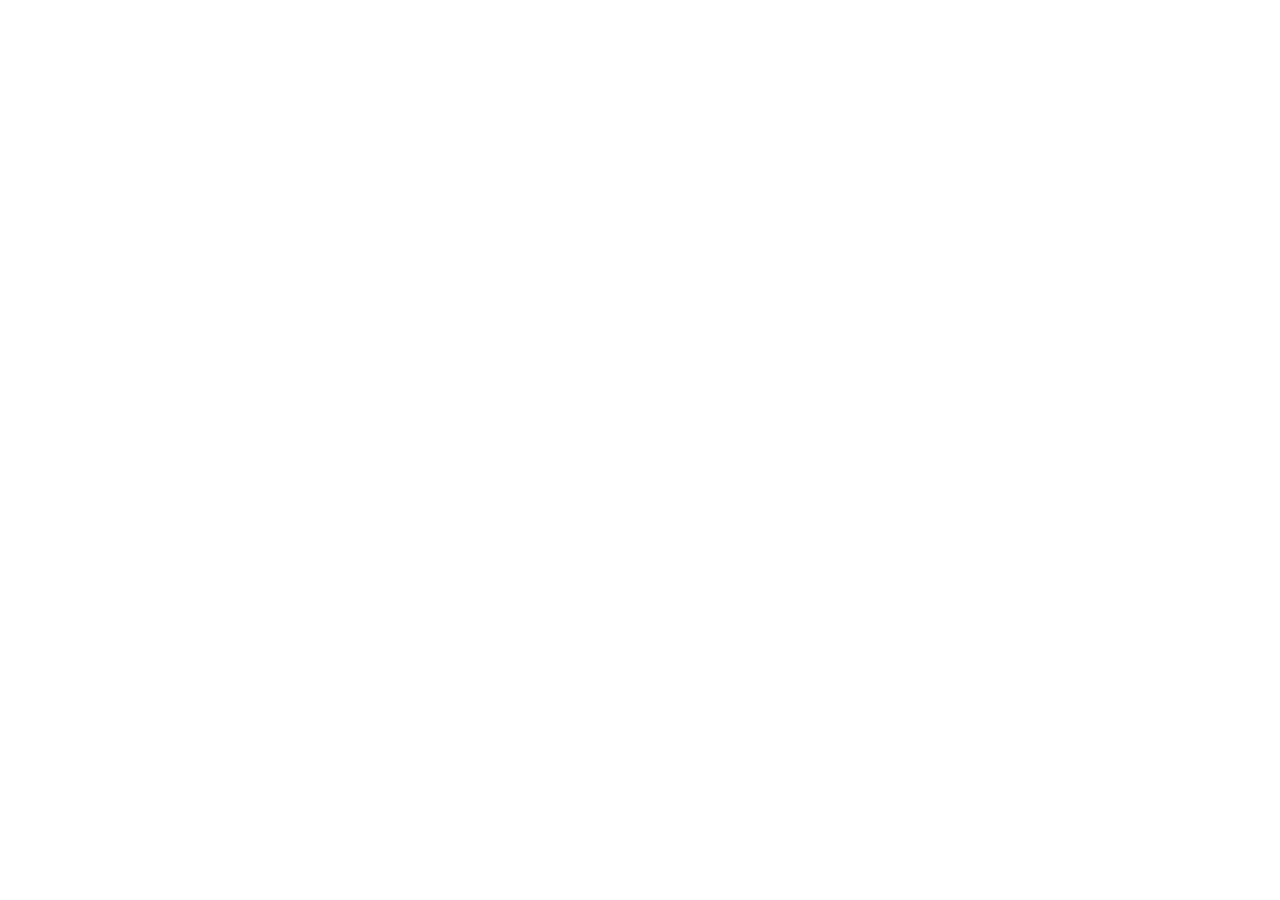
==== commit 2b0dcb21: "changes" ====
--- a/index.html
+++ b/index.html
@@ -1,4 +1,4 @@
-<!DOCTYPE html>
+<!-- <!DOCTYPE html>
 <html lang="en">
 <head>
     <meta charset="UTF-8">
@@ -13,7 +13,6 @@
 </head>
 <body>
 
-    <!-- Navbar -->
     <nav class="navbar navbar-expand-lg fixed-top">
         <div class="container">
             <a class="navbar-brand d-flex align-items-center" href="index.html">
@@ -34,7 +33,6 @@
         </div>
     </nav>
 
-    <!-- Hero Section -->
     <section class="hero-section">
         <div class="container">
             <div class="row align-items-center">
@@ -73,7 +71,6 @@
         </div>
     </section>
 
-    <!-- Comprehensive Services Overview -->
     <section class="py-5 bg-white" id="services">
         <div class="container">
             <div class="section-header reveal">
@@ -133,7 +130,6 @@
         </div>
     </section>
 
-    <!-- Why Choose Us -->
     <section class="py-5 bg-section">
         <div class="container">
             <div class="row align-items-center g-5">
@@ -191,7 +187,6 @@
         </div>
     </section>
 
-    <!-- Our Process -->
     <section class="py-5 bg-white">
         <div class="container">
             <div class="section-header reveal">
@@ -239,7 +234,6 @@
         </div>
     </section>
 
-    <!-- CTA Section -->
     <section class="py-5 bg-section">
         <div class="container">
             <div class="glass p-5 text-center bg-white reveal">
@@ -252,7 +246,6 @@
         </div>
     </section>
 
-    <!-- Footer -->
     <footer>
         <div class="container">
             <div class="row g-5">
@@ -285,9 +278,8 @@
         </div>
     </footer>
 
-    <!-- Scripts -->
     <script src="https://cdn.jsdelivr.net/npm/bootstrap@5.3.2/dist/js/bootstrap.bundle.min.js"></script>
     <script src="https://cdnjs.cloudflare.com/ajax/libs/gsap/3.12.2/gsap.min.js"></script>
     <script src="script.js"></script>
 </body>
-</html>
+</html> -->
